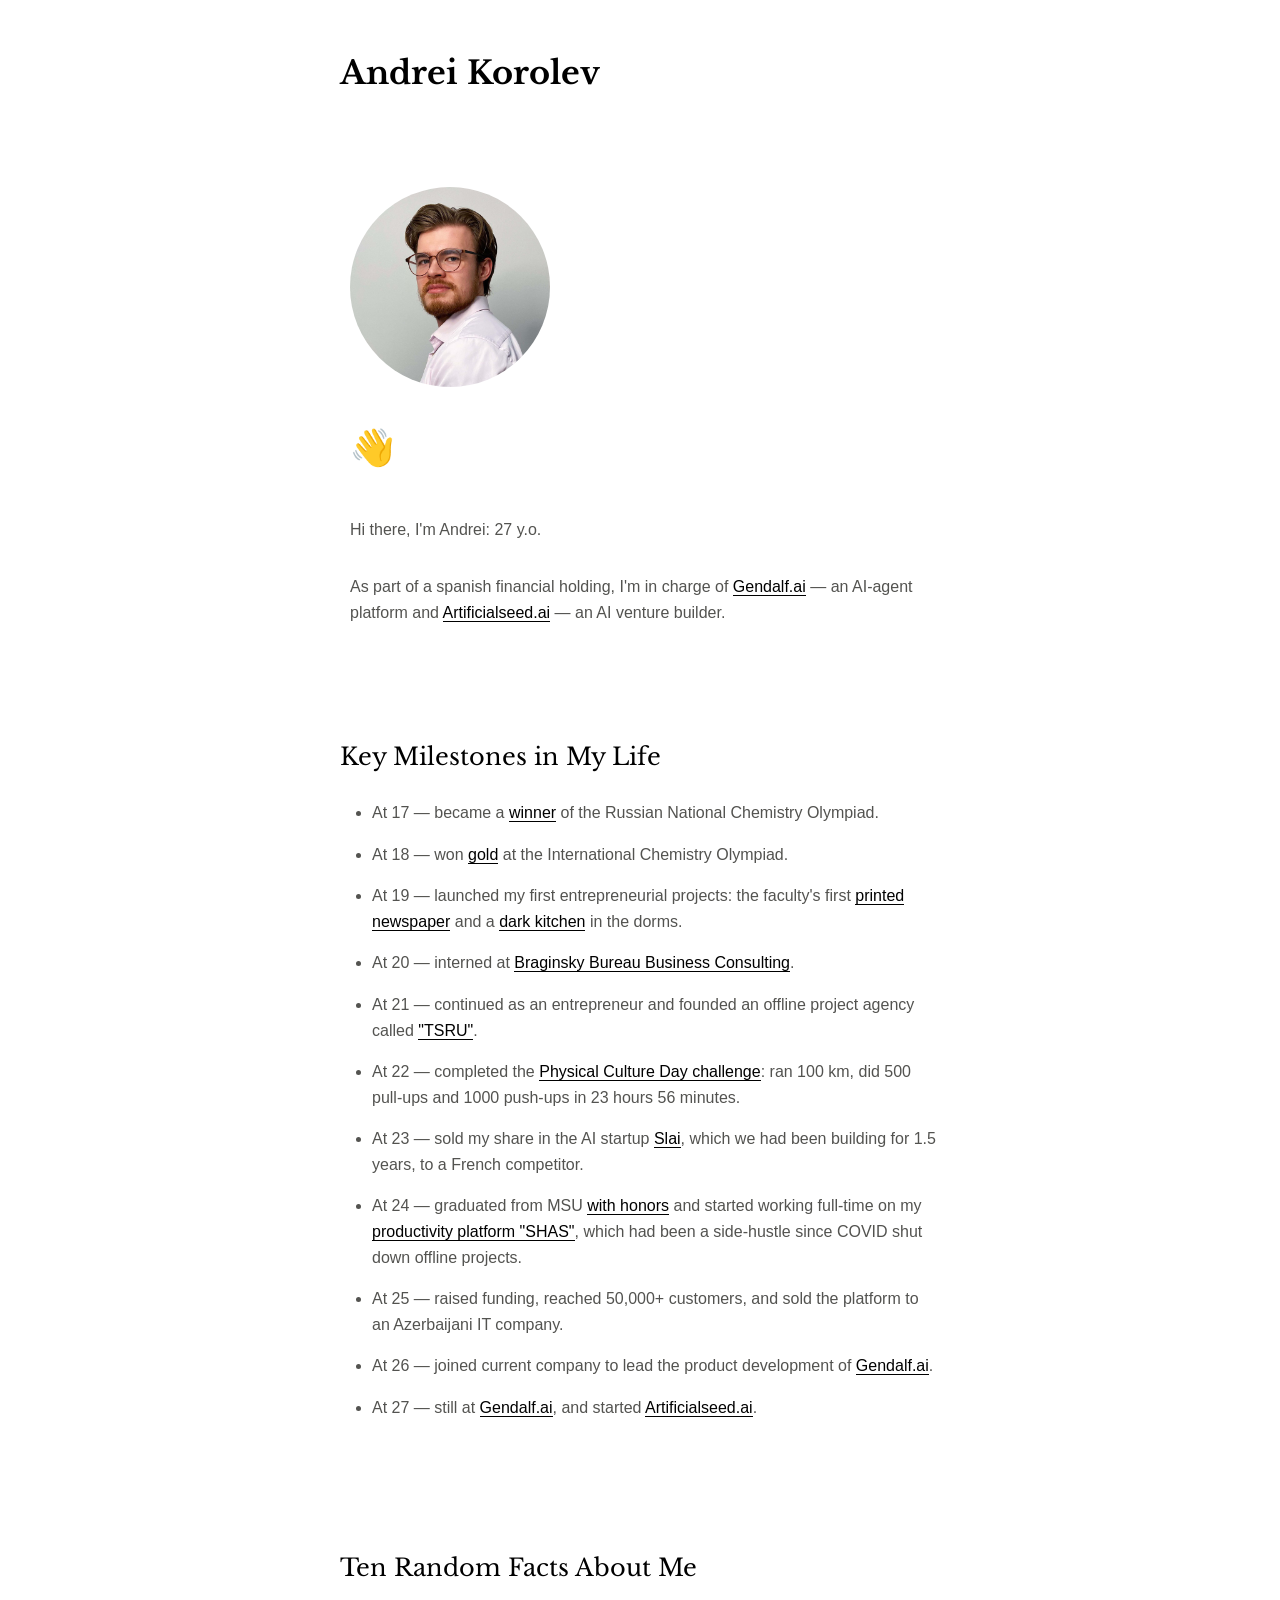
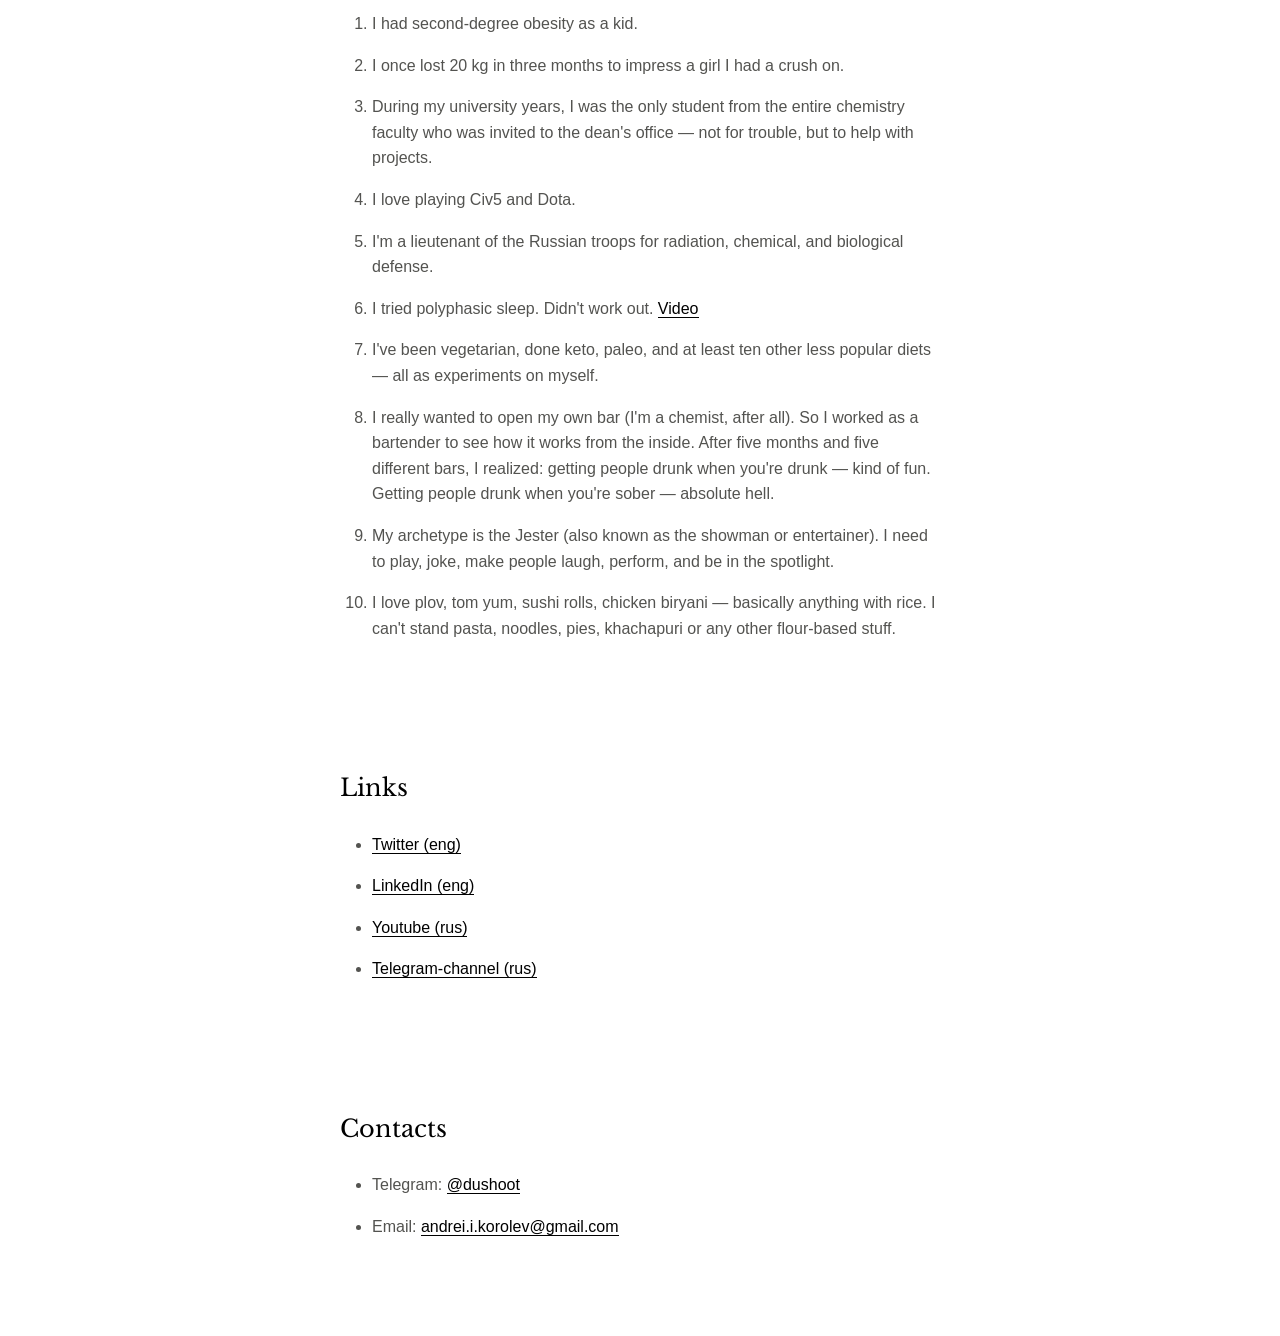
==== index.html @ a279e608 "changes" ====
<!DOCTYPE html>
<html lang="en">
<head>
    <meta charset="UTF-8">
    <meta name="viewport" content="width=device-width, initial-scale=1.0">
    <title>Andrei Korolev</title>
    <link rel="icon" type="image/x-icon" href="assets/favicon.ico">
    <link rel="stylesheet" href="styles/main.css">
    <link rel="stylesheet" href="https://fonts.googleapis.com/css2?family=Libre+Baskerville:wght@400;700&display=swap">
</head>
<body>
    <main>
        <header>
            <h1>Andrei Korolev</h1>
        </header>

        <section class="profile">
            <div class="profile-image">
                <img src="assets/profile-photo.jpg" alt="Andrei Korolev">
            </div>
            <div class="intro">
                <p><span class="wave">👋</span></p>
                <p class="greeting">Hi there, I'm Andrei: 27 y.o.</p>
                <p class="description">
                    As part of a spanish financial holding,
                    I'm in charge of <a href="http://Gendalf.ai" target="_blank">Gendalf.ai</a> —
                    an AI-agent platform and <a href="https://artificialseed.ai/" target="_blank">Artificialseed.ai</a> —
                    an AI venture builder.
                </p>
            </div>
        </section>

        <section class="milestones">
            <h2>Key Milestones in My Life</h2>
            <ul>
                <li>At 17 — became a <a href="https://www.chem.msu.ru/rus/olimpiad/russia/2016/welcome.html" target="_blank">winner</a> of the Russian National Chemistry Olympiad.</li>
                <li>At 18 — won <a href="https://www.chem.msu.ru/rus/olimpiad/olimp2016/welcome.html" target="_blank">gold</a> at the International Chemistry Olympiad.</li>
                <li>At 19 — launched my first entrepreneurial projects: the faculty's first <a href="https://vk.com/saltmsu" target="_blank">printed newspaper</a> and a <a href="https://vk.com/deggsl?from=search" target="_blank">dark kitchen</a> in the dorms.</li>
                <li>At 20 — interned at <a href="https://www.linkedin.com/in/olegbraginsky/?locale=fr_FR" target="_blank">Braginsky Bureau Business Consulting</a>.</li>
                <li>At 21 — continued as an entrepreneur and founded an offline project agency called <a href="https://vk.com/tsrumsu" target="_blank">"TSRU"</a>.</li>
                <li>At 22 — completed the <a href="https://youtu.be/IjFynbPDcb4?si=g3xPrWwC36p513jB" target="_blank">Physical Culture Day challenge</a>: ran 100 km, did 500 pull-ups and 1000 push-ups in 23 hours 56 minutes.</li>
                <li>At 23 — sold my share in the AI startup <a href="https://slai.tech/" target="_blank">Slai</a>, which we had been building for 1.5 years, to a French competitor.</li>
                <li>At 24 — graduated from MSU <a href="https://youtu.be/WCBvkqafF70?si=a-GzCpUR3ciFp0Oa" target="_blank">with honors</a> and started working full-time on my <a href="https://t.me/shasschool/7" target="_blank">productivity platform "SHAS"</a>, which had been a side-hustle since COVID shut down offline projects.</li>
                <li>At 25 — raised funding, reached 50,000+ customers, and sold the platform to an Azerbaijani IT company.</li>
                <li>At 26 — joined current company to lead the product development of <a href="https://gendalf.ai/" target="_blank">Gendalf.ai</a>.</li>
                <li>At 27 — still at <a href="http://gendalf.ai" target="_blank">Gendalf.ai</a>, and started <a href="https://artificialseed.ai/" target="_blank">Artificialseed.ai</a>.</li>
            </ul>
        </section>

        <!-- <section class="timeline">
            <h2>Key Milestones in My Life</h2>
            <div class="timeline-item">
                <div class="year">2024 -</div>
                <div class="logo">
                    <img src="assets/gendalf-logo.png" alt="Gendalf.ai logo">
                </div>
                <div class="description">
                    Joined a hedge fund as an EIR (Entrepreneur In Residence) to lead <a href="http://Gendalf.ai" target="_blank">Gendalf.ai</a>.
                </div>
            </div>

            <div class="timeline-item">
                <div class="year">2024 - 2024</div>
                <div class="logo">
                    <img src="assets/tinkoff-logo.png" alt="Tinkoff logo">
                </div>
                <div class="description">
                    Figured I'd try the corporate life for a change. Joined <a href="https://tinkoff.ru" target="_blank">Tinkoff</a> as a product manager. Quickly realized that corporate life wasn't for me (maybe because I wasn't at C-level yet), so I left.
                </div>
            </div>

            <div class="timeline-item">
                <div class="year">2020 - 2024</div>
                <div class="logo">
                    <img src="assets/shas-logo.png" alt="Shas logo">
                </div>
                <div class="description">
                    бла-бла-бла какой-то текст, допишу его, пока напишу это
                </div>
            </div>
        </section> -->

        <section class="facts">
            <h2>Ten Random Facts About Me</h2>
            <ol>
                <li>I had second-degree obesity as a kid.</li>
                <li>I once lost 20 kg in three months to impress a girl I had a crush on.</li>
                <li>During my university years, I was the only student from the entire chemistry faculty who was invited to the dean's office — not for trouble, but to help with projects.</li>
                <li>I love playing Civ5 and Dota.</li>
                <li>I'm a lieutenant of the Russian troops for radiation, chemical, and biological defense.</li>
                <li>I tried polyphasic sleep. Didn't work out. <a href="https://youtu.be/2bh5bkZ1n6g" target="_blank">Video</a></li>
                <li>I've been vegetarian, done keto, paleo, and at least ten other less popular diets — all as experiments on myself.</li>
                <li>I really wanted to open my own bar (I'm a chemist, after all). So I worked as a bartender to see how it works from the inside. After five months and five different bars, I realized: getting people drunk when you're drunk — kind of fun. Getting people drunk when you're sober — absolute hell.</li>
                <li>My archetype is the Jester (also known as the showman or entertainer). I need to play, joke, make people laugh, perform, and be in the spotlight.</li>
                <li>I love plov, tom yum, sushi rolls, chicken biryani — basically anything with rice. I can't stand pasta, noodles, pies, khachapuri or any other flour-based stuff.</li>
            </ol>
        </section>

        <section class="links">
            <h2>Links</h2>
            <ul>
                <li><a href="https://x.com/andreiikorolev" target="_blank">Twitter (eng)</a></li>
                <li><a href="https://www.linkedin.com/in/andreiikorolev/" target="_blank">LinkedIn (eng)</a></li>
                <li><a href="http://youtube.com/@shas" target="_blank">Youtube (rus)</a></li>
                <li><a href="https://t.me/shasschool" target="_blank">Telegram-channel (rus)</a></li>
            </ul>
        </section>

        <section class="contacts">
            <h2>Contacts</h2>
            <ul>
                <li>Telegram: <a href="https://t.me/dushoot" target="_blank">@dushoot</a></li>
                <li>Email: <a href="mailto:andrei.i.korolev@gmail.com">andrei.i.korolev@gmail.com</a></li>
            </ul>
        </section>
    </main>
</body>
</html>
---- styles/main.css ----
/* Reset and base styles */
* {
    margin: 0;
    padding: 0;
    box-sizing: border-box;
}

body {
    font-family: -apple-system, BlinkMacSystemFont, "Segoe UI", Roboto, Helvetica, Arial, sans-serif;
    font-weight: 400;
    line-height: 1.6;
    color: #535350;
    background-color: white;
    padding: 1rem 1.5rem;
    display: flex;
    flex-direction: column;
    align-items: center;
}

main {
    max-width: 600px;
    display: flex;
    flex-direction: column;
    align-items: flex-start;
}

/* Typography */
h1, h2 {
    font-family: "Libre Baskerville", serif;
    color: black;
    margin-bottom: 1.5rem;
}

h1 {
    font-size: 2rem;
    text-align: left;
    font-weight: 700;
}

h2 {
    font-size: 1.5rem;
    margin-top: 3rem;
    font-weight: 400;
}

/* Header */
header {
    margin: 2rem 0 4rem;
    display: flex;
    justify-content: flex-start;
    align-self: flex-start;
    width: 100%;
}

/* Profile section */
.profile {
    display: flex;
    flex-direction: column;
    align-items: flex-start;
    gap: 2rem;
    margin-bottom: 4rem;
    padding-left: 10px;
}

.profile-image {
    width: 200px;
    height: 200px;
    border-radius: 50%;
    overflow: hidden;
    align-self: flex-start;
}

.profile-image img {
    width: 100%;
    height: 100%;
    object-fit: cover;
}

.intro {
    text-align: left;
    padding: 0;
}

.intro p {
    margin-bottom: 1.5rem;
}

.intro .greeting {
    margin-bottom: 2rem;
}

.intro .description {
    margin-bottom: 0;
}

.wave {
    font-size: 2.25rem;
    display: inline-block;
    animation: wave 2.5s infinite;
    transform-origin: 70% 70%;
    margin-bottom: 1rem;
}

@keyframes wave {
    0% { transform: rotate(0deg); }
    10% { transform: rotate(14deg); }
    20% { transform: rotate(-8deg); }
    30% { transform: rotate(14deg); }
    40% { transform: rotate(-4deg); }
    50% { transform: rotate(10deg); }
    60% { transform: rotate(0deg); }
    100% { transform: rotate(0deg); }
}

/* Lists */
ul, ol {
    padding-left: 2rem;
    margin-bottom: 1rem;
}

li {
    margin-bottom: 1rem;
}

/* Links */
a {
    color: #000;
    text-decoration: none;
    border-bottom: 1px solid #000;
    transition: opacity 0.2s ease;
}

a:hover {
    opacity: 0.7;
}

/* Sections */
section {
    margin-bottom: 4rem;
}

/* Timeline section */
.timeline {
    margin: 2rem 0 4rem;
}

.timeline-item {
    display: grid;
    grid-template-columns: 20% 10% 70%;
    gap: 0.75rem;
    margin-bottom: 1.5rem;
    line-height: 1.4;
}

.timeline-item .year {
    color: #999;
    font-family: -apple-system, BlinkMacSystemFont, "Segoe UI", Roboto, Helvetica, Arial, sans-serif;
    font-size: 0.95rem;
    padding-top: 0.2rem;
    white-space: nowrap;
}

.timeline-item .logo {
    width: 35px;
    height: 35px;
    display: flex;
    align-items: center;
    justify-content: center;
}

.timeline-item .logo img {
    width: 100%;
    height: 100%;
    object-fit: contain;
}

.timeline-item .description {
    font-size: 0.95rem;
    color: #535350;
    padding-top: 0.2rem;
}

.timeline-item a {
    color: #000;
    border-bottom: 1px solid #000;
}

.timeline-item a:hover {
    opacity: 0.7;
    text-decoration: none;
}

@media (max-width: 500px) {
    .timeline-item {
        grid-template-columns: 15% 10% 70%;
        gap: 20px;
    }

    .timeline-item .year {
        white-space: normal;
        font-size: 0.9rem;
    }
}
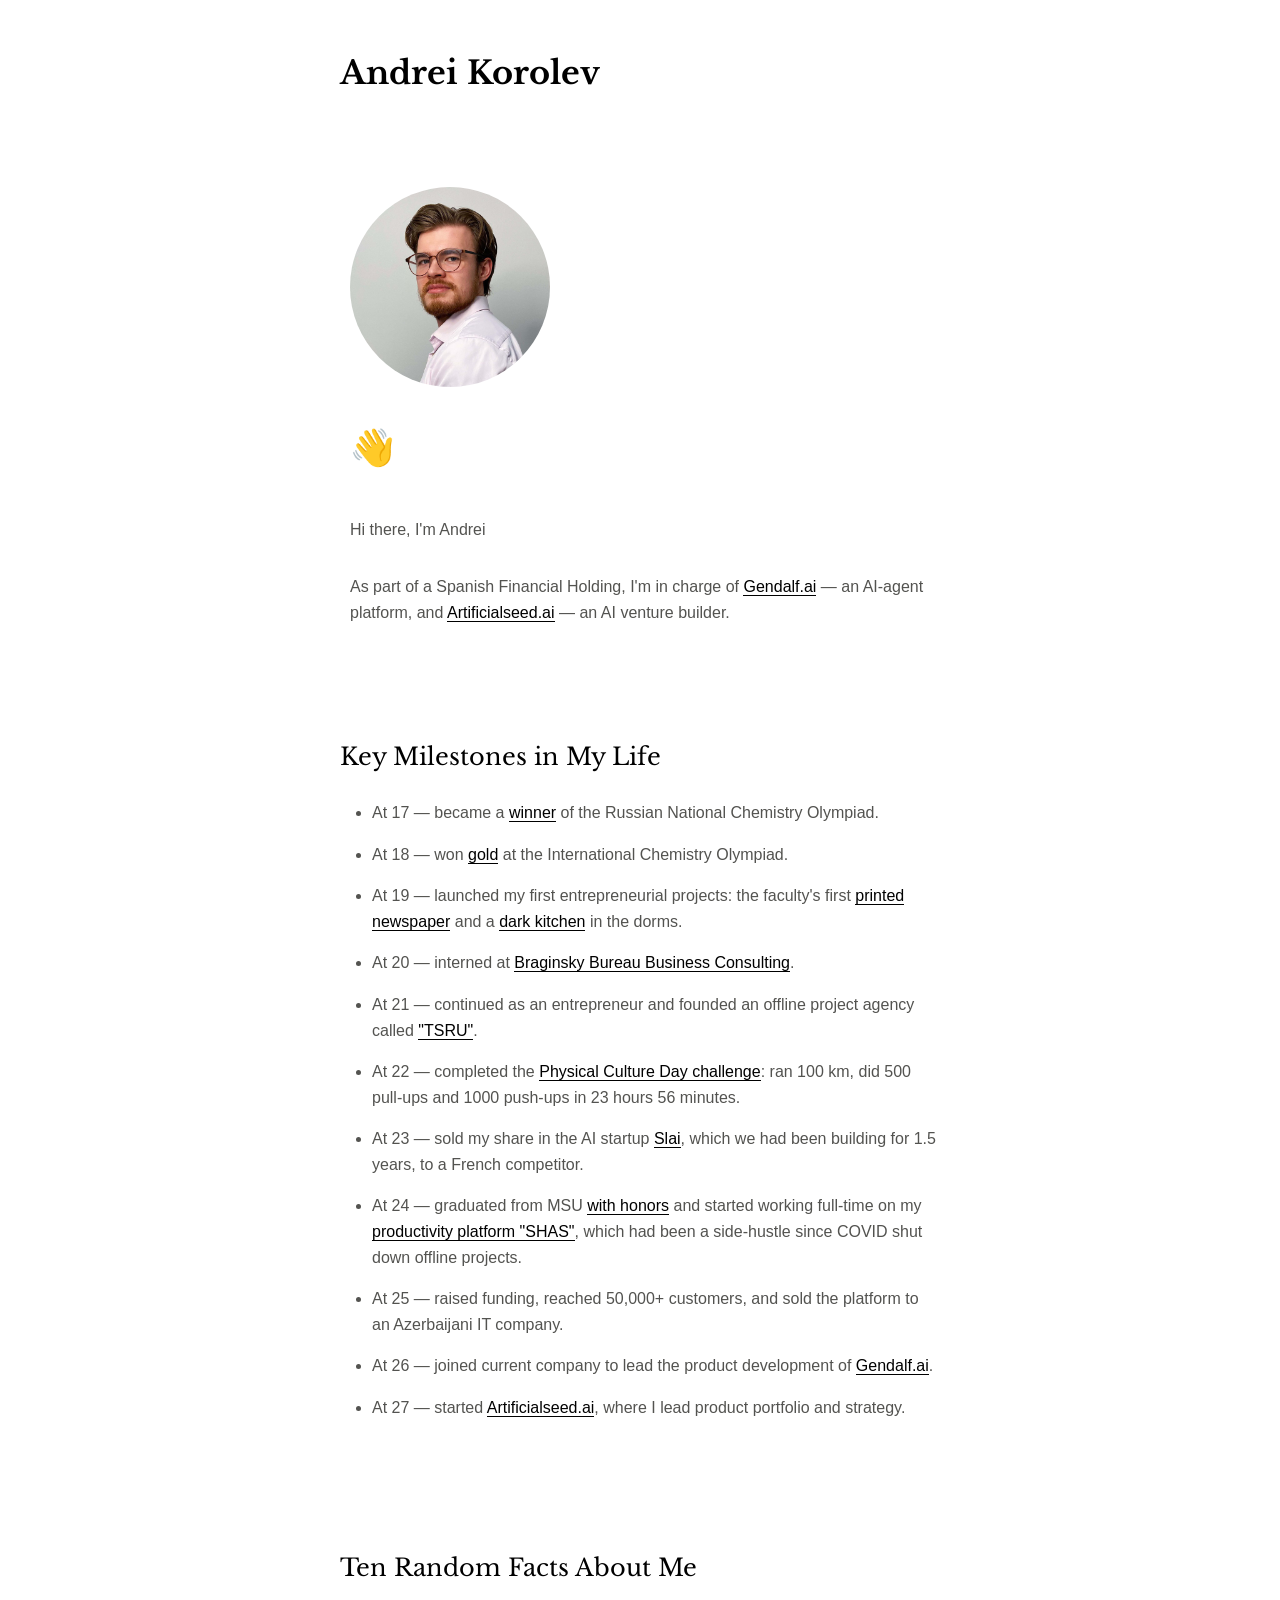
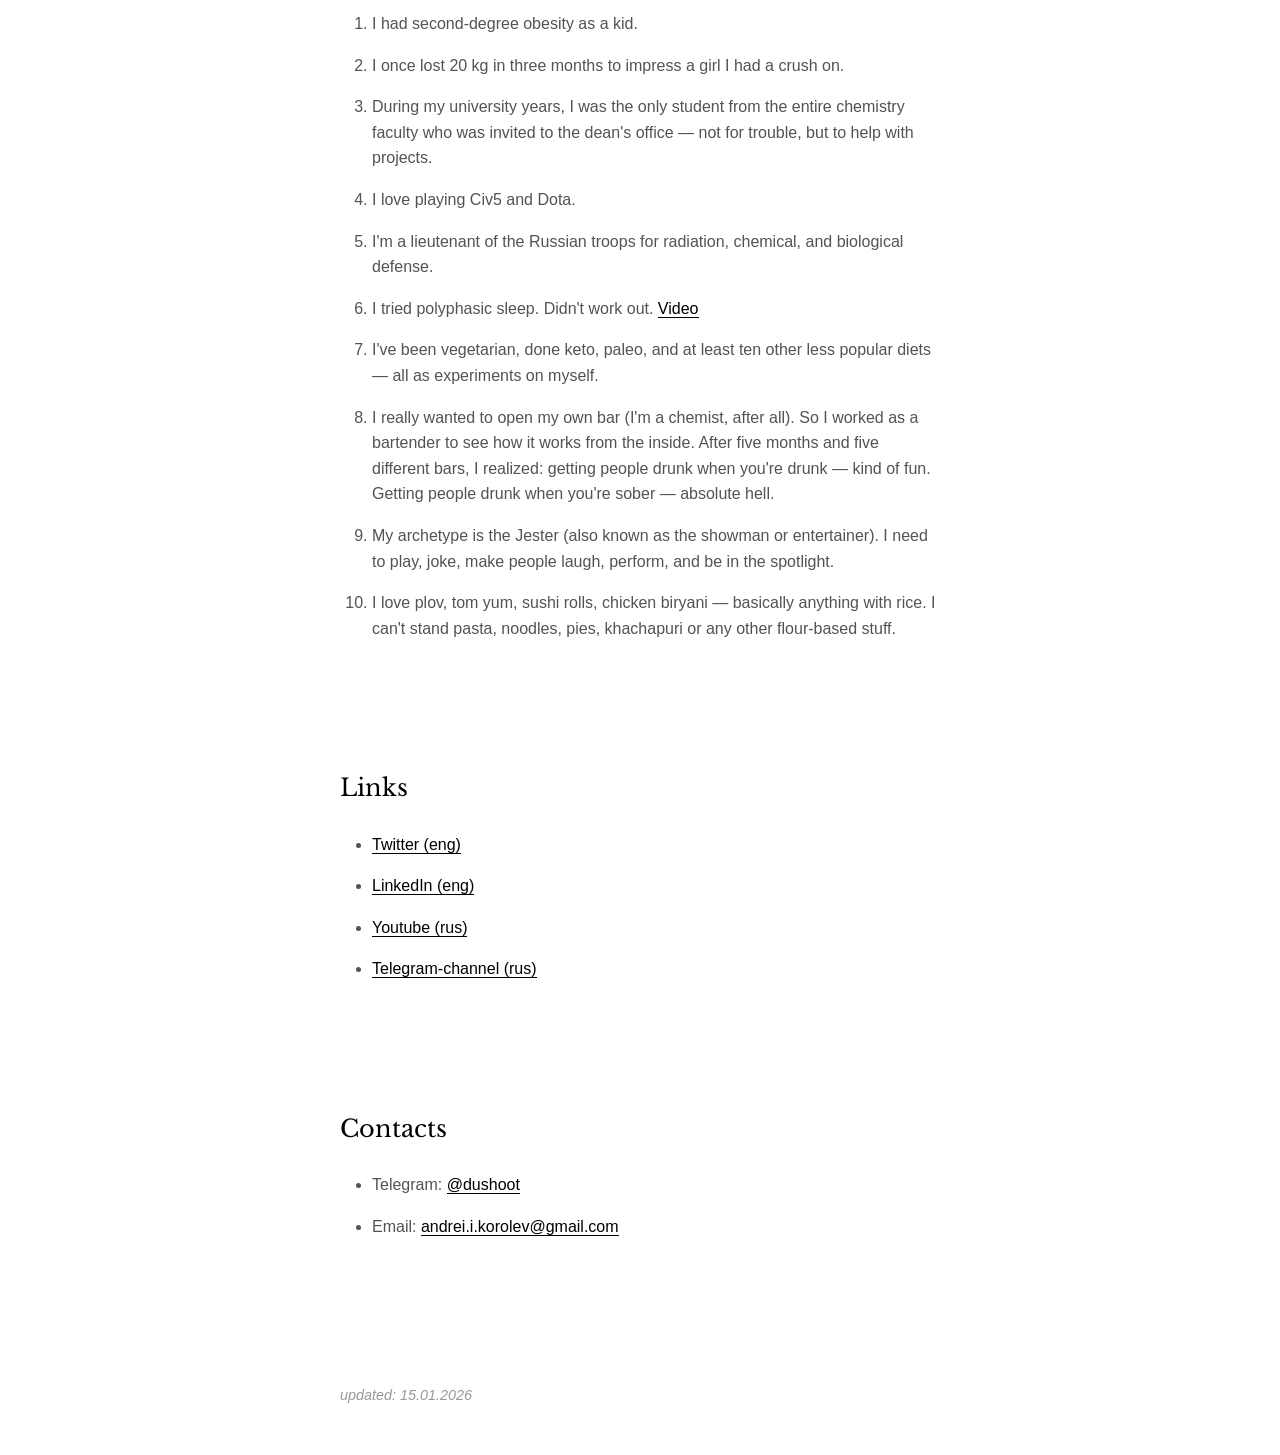
==== commit 3abcf9c4: "changes" ====
--- a/index.html
+++ b/index.html
@@ -20,11 +20,11 @@
             </div>
             <div class="intro">
                 <p><span class="wave">👋</span></p>
-                <p class="greeting">Hi there, I'm Andrei: 27 y.o.</p>
+                <p class="greeting">Hi there, I'm Andrei</p>
                 <p class="description">
-                    As part of a spanish financial holding,
+                    As part of a Spanish Financial Holding,
                     I'm in charge of <a href="http://Gendalf.ai" target="_blank">Gendalf.ai</a> —
-                    an AI-agent platform and <a href="https://artificialseed.ai/" target="_blank">Artificialseed.ai</a> —
+                    an AI-agent platform, and <a href="https://artificialseed.ai/" target="_blank">Artificialseed.ai</a> —
                     an AI venture builder.
                 </p>
             </div>
@@ -43,7 +43,7 @@
                 <li>At 24 — graduated from MSU <a href="https://youtu.be/WCBvkqafF70?si=a-GzCpUR3ciFp0Oa" target="_blank">with honors</a> and started working full-time on my <a href="https://t.me/shasschool/7" target="_blank">productivity platform "SHAS"</a>, which had been a side-hustle since COVID shut down offline projects.</li>
                 <li>At 25 — raised funding, reached 50,000+ customers, and sold the platform to an Azerbaijani IT company.</li>
                 <li>At 26 — joined current company to lead the product development of <a href="https://gendalf.ai/" target="_blank">Gendalf.ai</a>.</li>
-                <li>At 27 — still at <a href="http://gendalf.ai" target="_blank">Gendalf.ai</a>, and started <a href="https://artificialseed.ai/" target="_blank">Artificialseed.ai</a>.</li>
+                <li>At 27 — started <a href="https://artificialseed.ai/" target="_blank">Artificialseed.ai</a>, where I lead product portfolio and strategy.</li>
             </ul>
         </section>
 
@@ -113,6 +113,10 @@
                 <li>Email: <a href="mailto:andrei.i.korolev@gmail.com">andrei.i.korolev@gmail.com</a></li>
             </ul>
         </section>
+
+        <footer class="updated">
+            <p>updated: 15.01.2026</p>
+        </footer>
     </main>
 </body>
 </html> 
--- a/styles/main.css
+++ b/styles/main.css
@@ -202,3 +202,18 @@
     }
 }
 
+/* Updated footer */
+.updated {
+    margin-top: 4rem;
+    margin-bottom: 2rem;
+    text-align: left;
+    width: 100%;
+}
+
+.updated p {
+    color: #999;
+    font-style: italic;
+    font-size: 0.9rem;
+    margin: 0;
+}
+
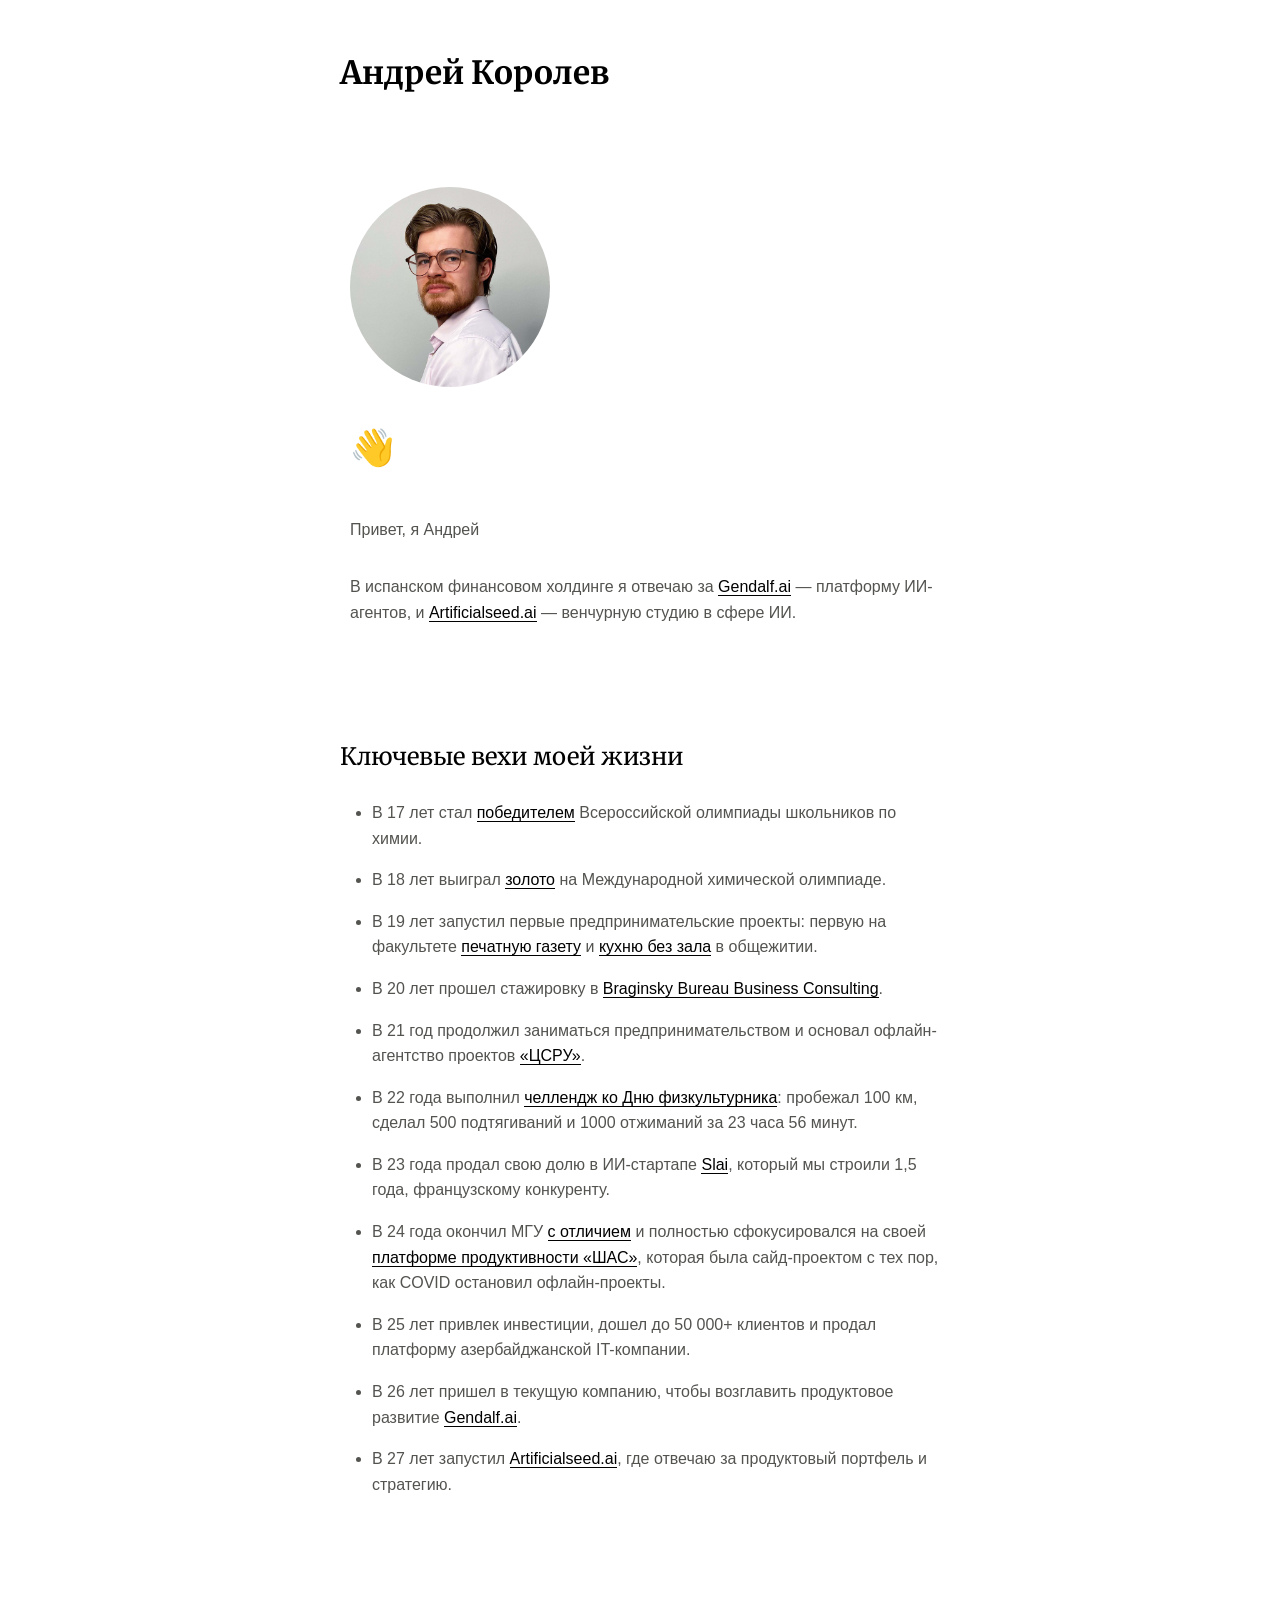
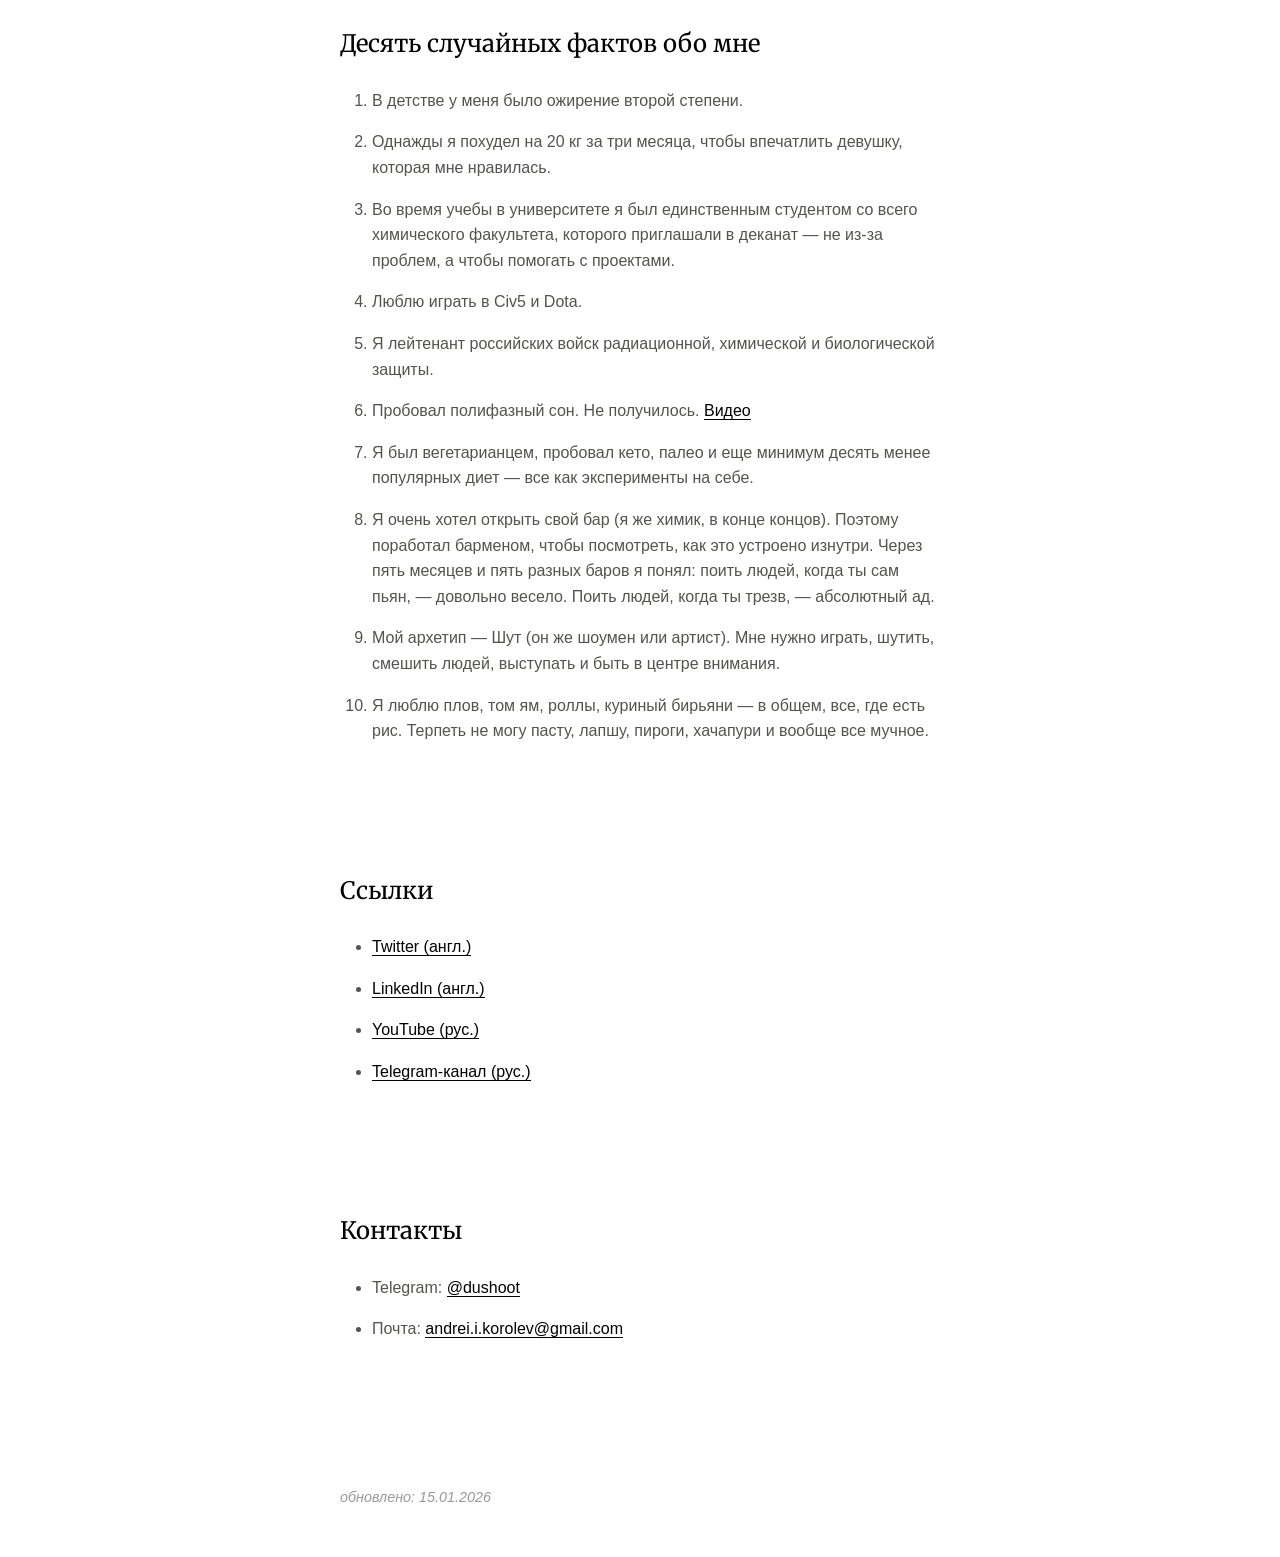
==== commit b4c134c9: "Add Superhuman waitlist page" ====
--- a/index.html
+++ b/index.html
@@ -1,78 +1,77 @@
 <!DOCTYPE html>
-<html lang="en">
+<html lang="ru">
 <head>
     <meta charset="UTF-8">
     <meta name="viewport" content="width=device-width, initial-scale=1.0">
-    <title>Andrei Korolev</title>
+    <title>Андрей Королев</title>
     <link rel="icon" type="image/x-icon" href="assets/favicon.ico">
     <link rel="stylesheet" href="styles/main.css">
-    <link rel="stylesheet" href="https://fonts.googleapis.com/css2?family=Libre+Baskerville:wght@400;700&display=swap">
+    <link rel="stylesheet" href="https://fonts.googleapis.com/css2?family=Merriweather:wght@400;700&display=swap">
 </head>
 <body>
     <main>
         <header>
-            <h1>Andrei Korolev</h1>
+            <h1>Андрей Королев</h1>
         </header>
 
         <section class="profile">
             <div class="profile-image">
-                <img src="assets/profile-photo.jpg" alt="Andrei Korolev">
+                <img src="assets/profile-photo.jpg" alt="Андрей Королев">
             </div>
             <div class="intro">
                 <p><span class="wave">👋</span></p>
-                <p class="greeting">Hi there, I'm Andrei</p>
+                <p class="greeting">Привет, я Андрей</p>
                 <p class="description">
-                    As part of a Spanish Financial Holding,
-                    I'm in charge of <a href="http://Gendalf.ai" target="_blank">Gendalf.ai</a> —
-                    an AI-agent platform, and <a href="https://artificialseed.ai/" target="_blank">Artificialseed.ai</a> —
-                    an AI venture builder.
+                    В испанском финансовом холдинге я отвечаю за <a href="http://Gendalf.ai" target="_blank">Gendalf.ai</a> —
+                    платформу ИИ-агентов, и <a href="https://artificialseed.ai/" target="_blank">Artificialseed.ai</a> —
+                    венчурную студию в сфере ИИ.
                 </p>
             </div>
         </section>
 
         <section class="milestones">
-            <h2>Key Milestones in My Life</h2>
+            <h2>Ключевые вехи моей жизни</h2>
             <ul>
-                <li>At 17 — became a <a href="https://www.chem.msu.ru/rus/olimpiad/russia/2016/welcome.html" target="_blank">winner</a> of the Russian National Chemistry Olympiad.</li>
-                <li>At 18 — won <a href="https://www.chem.msu.ru/rus/olimpiad/olimp2016/welcome.html" target="_blank">gold</a> at the International Chemistry Olympiad.</li>
-                <li>At 19 — launched my first entrepreneurial projects: the faculty's first <a href="https://vk.com/saltmsu" target="_blank">printed newspaper</a> and a <a href="https://vk.com/deggsl?from=search" target="_blank">dark kitchen</a> in the dorms.</li>
-                <li>At 20 — interned at <a href="https://www.linkedin.com/in/olegbraginsky/?locale=fr_FR" target="_blank">Braginsky Bureau Business Consulting</a>.</li>
-                <li>At 21 — continued as an entrepreneur and founded an offline project agency called <a href="https://vk.com/tsrumsu" target="_blank">"TSRU"</a>.</li>
-                <li>At 22 — completed the <a href="https://youtu.be/IjFynbPDcb4?si=g3xPrWwC36p513jB" target="_blank">Physical Culture Day challenge</a>: ran 100 km, did 500 pull-ups and 1000 push-ups in 23 hours 56 minutes.</li>
-                <li>At 23 — sold my share in the AI startup <a href="https://slai.tech/" target="_blank">Slai</a>, which we had been building for 1.5 years, to a French competitor.</li>
-                <li>At 24 — graduated from MSU <a href="https://youtu.be/WCBvkqafF70?si=a-GzCpUR3ciFp0Oa" target="_blank">with honors</a> and started working full-time on my <a href="https://t.me/shasschool/7" target="_blank">productivity platform "SHAS"</a>, which had been a side-hustle since COVID shut down offline projects.</li>
-                <li>At 25 — raised funding, reached 50,000+ customers, and sold the platform to an Azerbaijani IT company.</li>
-                <li>At 26 — joined current company to lead the product development of <a href="https://gendalf.ai/" target="_blank">Gendalf.ai</a>.</li>
-                <li>At 27 — started <a href="https://artificialseed.ai/" target="_blank">Artificialseed.ai</a>, where I lead product portfolio and strategy.</li>
+                <li>В 17 лет стал <a href="https://www.chem.msu.ru/rus/olimpiad/russia/2016/welcome.html" target="_blank">победителем</a> Всероссийской олимпиады школьников по химии.</li>
+                <li>В 18 лет выиграл <a href="https://www.chem.msu.ru/rus/olimpiad/olimp2016/welcome.html" target="_blank">золото</a> на Международной химической олимпиаде.</li>
+                <li>В 19 лет запустил первые предпринимательские проекты: первую на факультете <a href="https://vk.com/saltmsu" target="_blank">печатную газету</a> и <a href="https://vk.com/deggsl?from=search" target="_blank">кухню без зала</a> в общежитии.</li>
+                <li>В 20 лет прошел стажировку в <a href="https://www.linkedin.com/in/olegbraginsky/?locale=fr_FR" target="_blank">Braginsky Bureau Business Consulting</a>.</li>
+                <li>В 21 год продолжил заниматься предпринимательством и основал офлайн-агентство проектов <a href="https://vk.com/tsrumsu" target="_blank">«ЦСРУ»</a>.</li>
+                <li>В 22 года выполнил <a href="https://youtu.be/IjFynbPDcb4?si=g3xPrWwC36p513jB" target="_blank">челлендж ко Дню физкультурника</a>: пробежал 100 км, сделал 500 подтягиваний и 1000 отжиманий за 23 часа 56 минут.</li>
+                <li>В 23 года продал свою долю в ИИ-стартапе <a href="https://slai.tech/" target="_blank">Slai</a>, который мы строили 1,5 года, французскому конкуренту.</li>
+                <li>В 24 года окончил МГУ <a href="https://youtu.be/WCBvkqafF70?si=a-GzCpUR3ciFp0Oa" target="_blank">с отличием</a> и полностью сфокусировался на своей <a href="https://t.me/shasschool/7" target="_blank">платформе продуктивности «ШАС»</a>, которая была сайд-проектом с тех пор, как COVID остановил офлайн-проекты.</li>
+                <li>В 25 лет привлек инвестиции, дошел до 50 000+ клиентов и продал платформу азербайджанской IT-компании.</li>
+                <li>В 26 лет пришел в текущую компанию, чтобы возглавить продуктовое развитие <a href="https://gendalf.ai/" target="_blank">Gendalf.ai</a>.</li>
+                <li>В 27 лет запустил <a href="https://artificialseed.ai/" target="_blank">Artificialseed.ai</a>, где отвечаю за продуктовый портфель и стратегию.</li>
             </ul>
         </section>
 
         <!-- <section class="timeline">
-            <h2>Key Milestones in My Life</h2>
+            <h2>Ключевые вехи моей жизни</h2>
             <div class="timeline-item">
                 <div class="year">2024 -</div>
                 <div class="logo">
-                    <img src="assets/gendalf-logo.png" alt="Gendalf.ai logo">
+                    <img src="assets/gendalf-logo.png" alt="Логотип Gendalf.ai">
                 </div>
                 <div class="description">
-                    Joined a hedge fund as an EIR (Entrepreneur In Residence) to lead <a href="http://Gendalf.ai" target="_blank">Gendalf.ai</a>.
+                    Присоединился к хедж-фонду как EIR (Entrepreneur In Residence), чтобы возглавить <a href="http://Gendalf.ai" target="_blank">Gendalf.ai</a>.
                 </div>
             </div>
 
             <div class="timeline-item">
                 <div class="year">2024 - 2024</div>
                 <div class="logo">
-                    <img src="assets/tinkoff-logo.png" alt="Tinkoff logo">
+                    <img src="assets/tinkoff-logo.png" alt="Логотип Tinkoff">
                 </div>
                 <div class="description">
-                    Figured I'd try the corporate life for a change. Joined <a href="https://tinkoff.ru" target="_blank">Tinkoff</a> as a product manager. Quickly realized that corporate life wasn't for me (maybe because I wasn't at C-level yet), so I left.
+                    Решил для разнообразия попробовать корпоративную жизнь. Пришел в <a href="https://tinkoff.ru" target="_blank">Tinkoff</a> продуктовым менеджером. Быстро понял, что корпоративная жизнь не для меня (возможно, потому что я еще не был на C-level), и ушел.
                 </div>
             </div>
 
             <div class="timeline-item">
                 <div class="year">2020 - 2024</div>
                 <div class="logo">
-                    <img src="assets/shas-logo.png" alt="Shas logo">
+                    <img src="assets/shas-logo.png" alt="Логотип ШАС">
                 </div>
                 <div class="description">
                     бла-бла-бла какой-то текст, допишу его, пока напишу это
@@ -81,42 +80,42 @@
         </section> -->
 
         <section class="facts">
-            <h2>Ten Random Facts About Me</h2>
+            <h2>Десять случайных фактов обо мне</h2>
             <ol>
-                <li>I had second-degree obesity as a kid.</li>
-                <li>I once lost 20 kg in three months to impress a girl I had a crush on.</li>
-                <li>During my university years, I was the only student from the entire chemistry faculty who was invited to the dean's office — not for trouble, but to help with projects.</li>
-                <li>I love playing Civ5 and Dota.</li>
-                <li>I'm a lieutenant of the Russian troops for radiation, chemical, and biological defense.</li>
-                <li>I tried polyphasic sleep. Didn't work out. <a href="https://youtu.be/2bh5bkZ1n6g" target="_blank">Video</a></li>
-                <li>I've been vegetarian, done keto, paleo, and at least ten other less popular diets — all as experiments on myself.</li>
-                <li>I really wanted to open my own bar (I'm a chemist, after all). So I worked as a bartender to see how it works from the inside. After five months and five different bars, I realized: getting people drunk when you're drunk — kind of fun. Getting people drunk when you're sober — absolute hell.</li>
-                <li>My archetype is the Jester (also known as the showman or entertainer). I need to play, joke, make people laugh, perform, and be in the spotlight.</li>
-                <li>I love plov, tom yum, sushi rolls, chicken biryani — basically anything with rice. I can't stand pasta, noodles, pies, khachapuri or any other flour-based stuff.</li>
+                <li>В детстве у меня было ожирение второй степени.</li>
+                <li>Однажды я похудел на 20 кг за три месяца, чтобы впечатлить девушку, которая мне нравилась.</li>
+                <li>Во время учебы в университете я был единственным студентом со всего химического факультета, которого приглашали в деканат — не из-за проблем, а чтобы помогать с проектами.</li>
+                <li>Люблю играть в Civ5 и Dota.</li>
+                <li>Я лейтенант российских войск радиационной, химической и биологической защиты.</li>
+                <li>Пробовал полифазный сон. Не получилось. <a href="https://youtu.be/2bh5bkZ1n6g" target="_blank">Видео</a></li>
+                <li>Я был вегетарианцем, пробовал кето, палео и еще минимум десять менее популярных диет — все как эксперименты на себе.</li>
+                <li>Я очень хотел открыть свой бар (я же химик, в конце концов). Поэтому поработал барменом, чтобы посмотреть, как это устроено изнутри. Через пять месяцев и пять разных баров я понял: поить людей, когда ты сам пьян, — довольно весело. Поить людей, когда ты трезв, — абсолютный ад.</li>
+                <li>Мой архетип — Шут (он же шоумен или артист). Мне нужно играть, шутить, смешить людей, выступать и быть в центре внимания.</li>
+                <li>Я люблю плов, том ям, роллы, куриный бирьяни — в общем, все, где есть рис. Терпеть не могу пасту, лапшу, пироги, хачапури и вообще все мучное.</li>
             </ol>
         </section>
 
         <section class="links">
-            <h2>Links</h2>
+            <h2>Ссылки</h2>
             <ul>
-                <li><a href="https://x.com/andreiikorolev" target="_blank">Twitter (eng)</a></li>
-                <li><a href="https://www.linkedin.com/in/andreiikorolev/" target="_blank">LinkedIn (eng)</a></li>
-                <li><a href="http://youtube.com/@shas" target="_blank">Youtube (rus)</a></li>
-                <li><a href="https://t.me/shasschool" target="_blank">Telegram-channel (rus)</a></li>
+                <li><a href="https://x.com/andreiikorolev" target="_blank">Twitter (англ.)</a></li>
+                <li><a href="https://www.linkedin.com/in/andreiikorolev/" target="_blank">LinkedIn (англ.)</a></li>
+                <li><a href="http://youtube.com/@shas" target="_blank">YouTube (рус.)</a></li>
+                <li><a href="https://t.me/shasschool" target="_blank">Telegram-канал (рус.)</a></li>
             </ul>
         </section>
 
         <section class="contacts">
-            <h2>Contacts</h2>
+            <h2>Контакты</h2>
             <ul>
                 <li>Telegram: <a href="https://t.me/dushoot" target="_blank">@dushoot</a></li>
-                <li>Email: <a href="mailto:andrei.i.korolev@gmail.com">andrei.i.korolev@gmail.com</a></li>
+                <li>Почта: <a href="mailto:andrei.i.korolev@gmail.com">andrei.i.korolev@gmail.com</a></li>
             </ul>
         </section>
 
         <footer class="updated">
-            <p>updated: 15.01.2026</p>
+            <p>обновлено: 15.01.2026</p>
         </footer>
     </main>
 </body>
-</html> +</html>
--- a/styles/main.css
+++ b/styles/main.css
@@ -1,4 +1,4 @@
-/* Reset and base styles */
+/* Сброс и базовые стили */
 * {
     margin: 0;
     padding: 0;
@@ -24,9 +24,9 @@
     align-items: flex-start;
 }
 
-/* Typography */
+/* Типографика */
 h1, h2 {
-    font-family: "Libre Baskerville", serif;
+    font-family: "Merriweather", Georgia, serif;
     color: black;
     margin-bottom: 1.5rem;
 }
@@ -43,7 +43,7 @@
     font-weight: 400;
 }
 
-/* Header */
+/* Шапка */
 header {
     margin: 2rem 0 4rem;
     display: flex;
@@ -52,7 +52,7 @@
     width: 100%;
 }
 
-/* Profile section */
+/* Профиль */
 .profile {
     display: flex;
     flex-direction: column;
@@ -112,7 +112,7 @@
     100% { transform: rotate(0deg); }
 }
 
-/* Lists */
+/* Списки */
 ul, ol {
     padding-left: 2rem;
     margin-bottom: 1rem;
@@ -122,7 +122,7 @@
     margin-bottom: 1rem;
 }
 
-/* Links */
+/* Ссылки */
 a {
     color: #000;
     text-decoration: none;
@@ -134,12 +134,12 @@
     opacity: 0.7;
 }
 
-/* Sections */
+/* Секции */
 section {
     margin-bottom: 4rem;
 }
 
-/* Timeline section */
+/* Таймлайн */
 .timeline {
     margin: 2rem 0 4rem;
 }
@@ -202,7 +202,7 @@
     }
 }
 
-/* Updated footer */
+/* Дата обновления */
 .updated {
     margin-top: 4rem;
     margin-bottom: 2rem;
@@ -216,4 +216,3 @@
     font-size: 0.9rem;
     margin: 0;
 }
-
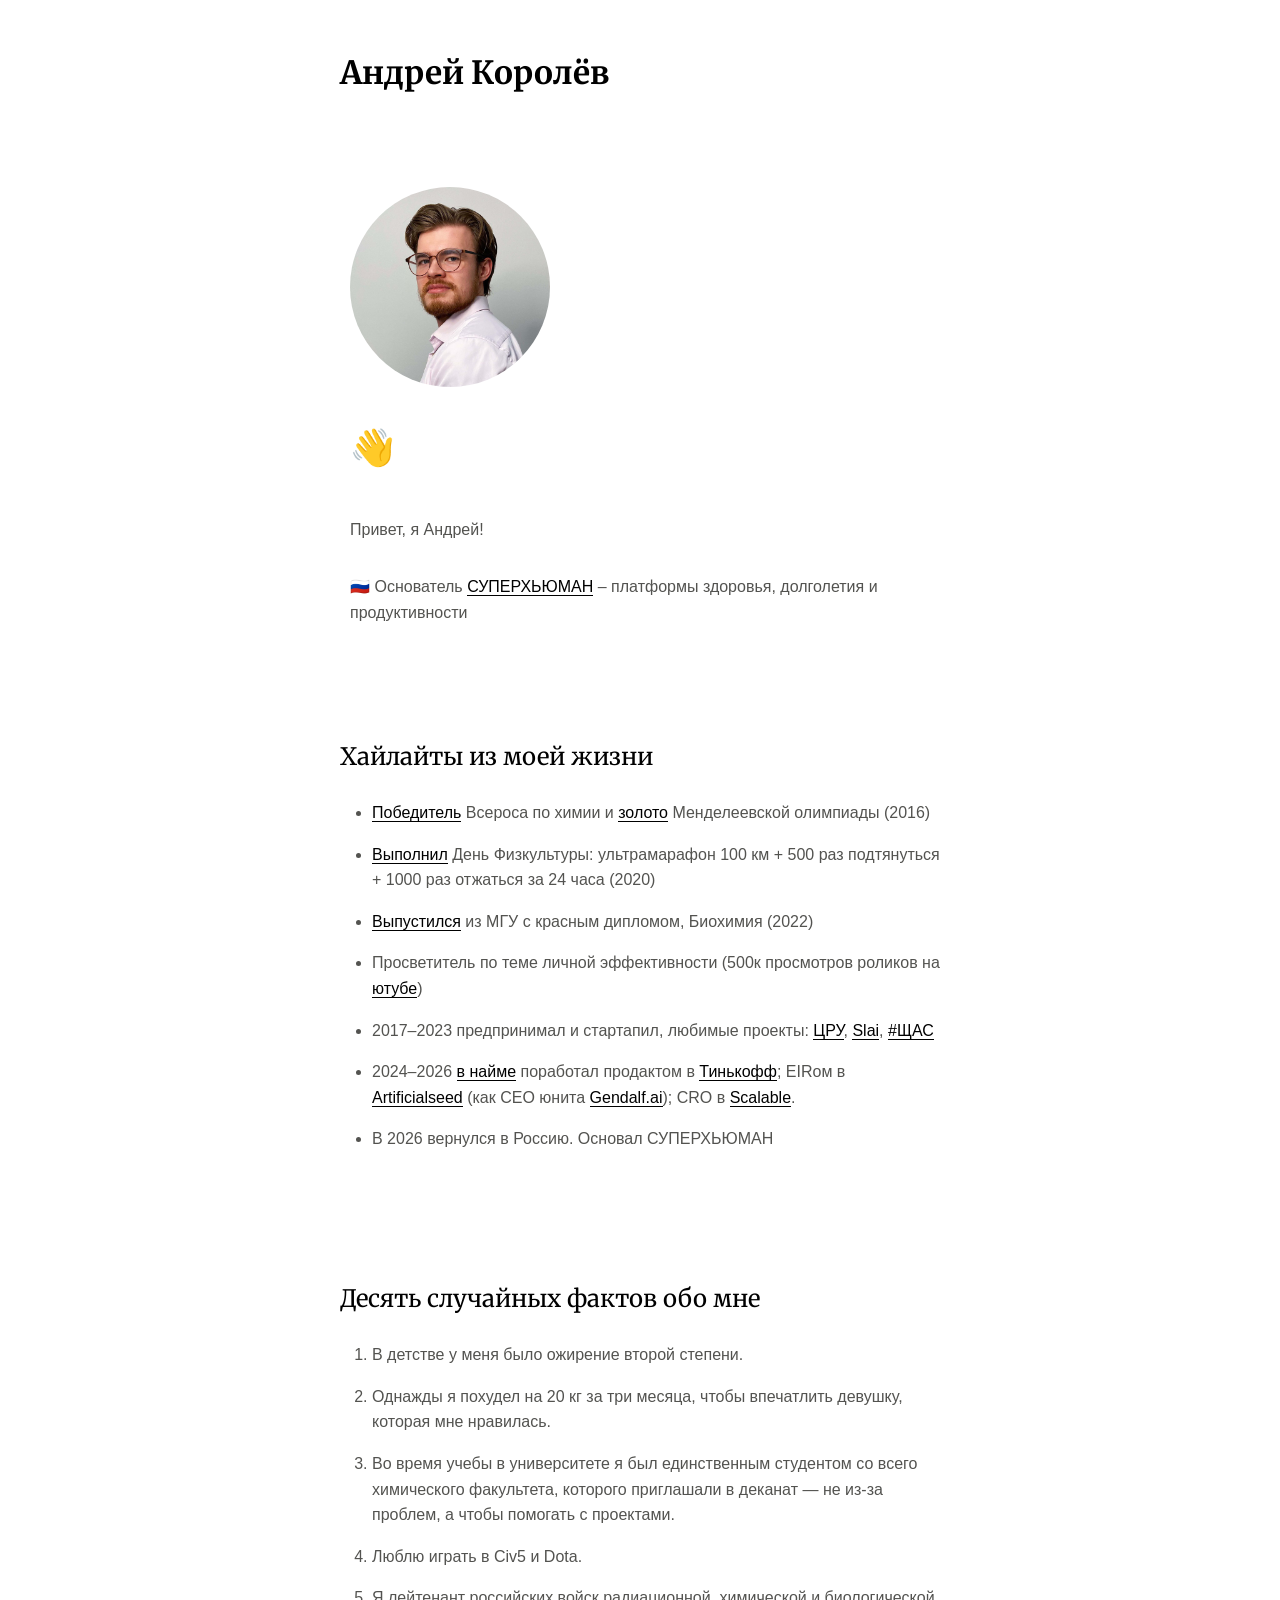
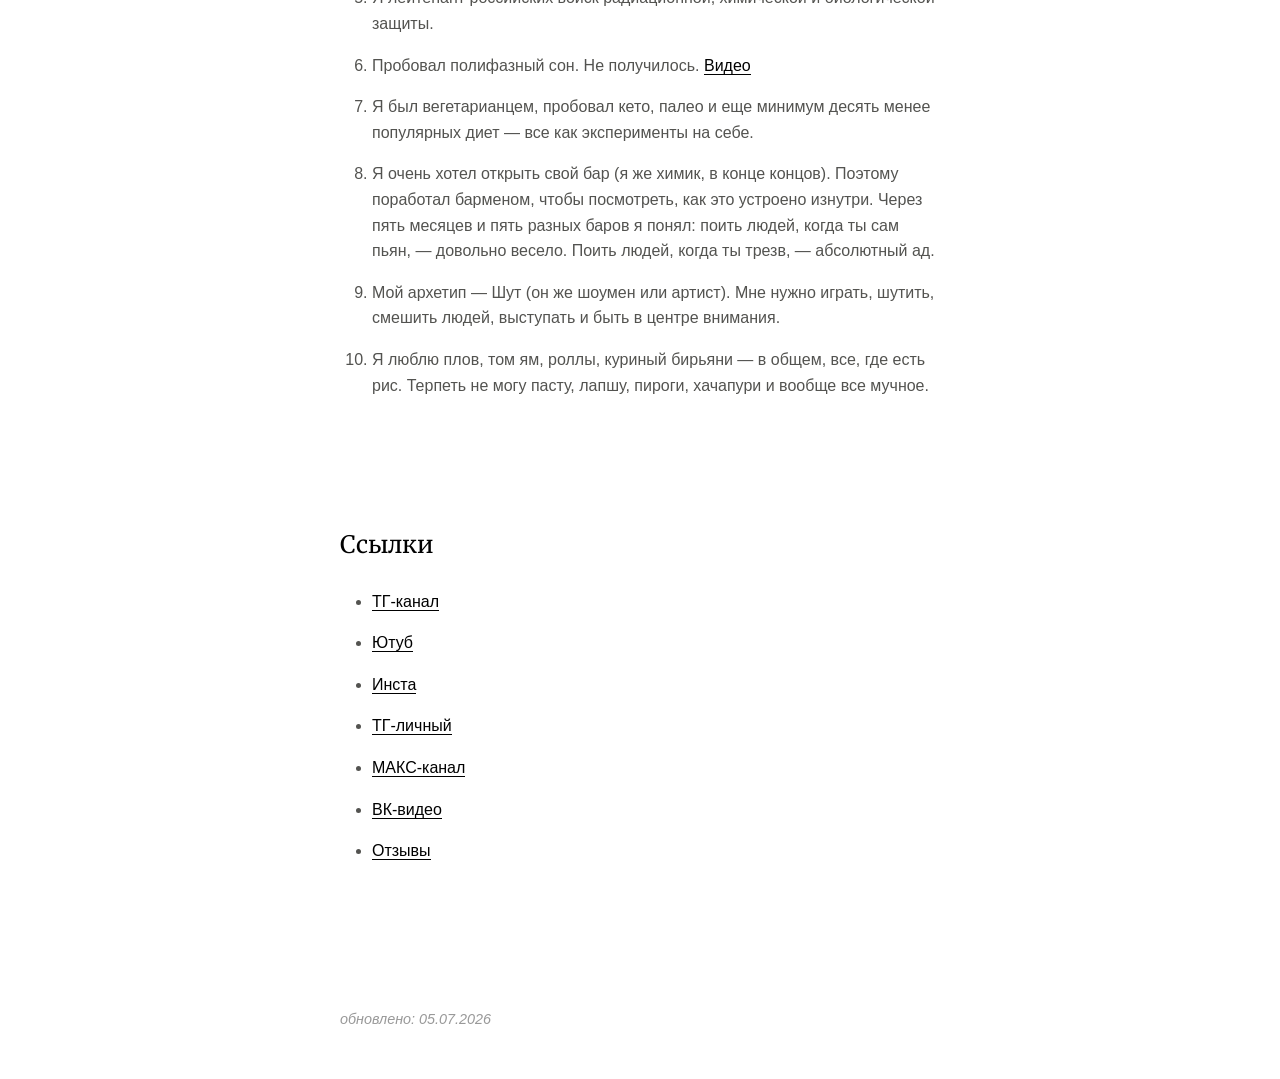
==== commit 686e4145: "Update homepage copy" ====
--- a/index.html
+++ b/index.html
@@ -3,7 +3,7 @@
 <head>
     <meta charset="UTF-8">
     <meta name="viewport" content="width=device-width, initial-scale=1.0">
-    <title>Андрей Королев</title>
+    <title>Андрей Королёв</title>
     <link rel="icon" type="image/x-icon" href="assets/favicon.ico">
     <link rel="stylesheet" href="styles/main.css">
     <link rel="stylesheet" href="https://fonts.googleapis.com/css2?family=Merriweather:wght@400;700&display=swap">
@@ -11,38 +11,32 @@
 <body>
     <main>
         <header>
-            <h1>Андрей Королев</h1>
+            <h1>Андрей Королёв</h1>
         </header>
 
         <section class="profile">
             <div class="profile-image">
-                <img src="assets/profile-photo.jpg" alt="Андрей Королев">
+                <img src="assets/profile-photo.jpg" alt="Андрей Королёв">
             </div>
             <div class="intro">
                 <p><span class="wave">👋</span></p>
-                <p class="greeting">Привет, я Андрей</p>
+                <p class="greeting">Привет, я Андрей!</p>
                 <p class="description">
-                    В испанском финансовом холдинге я отвечаю за <a href="http://Gendalf.ai" target="_blank">Gendalf.ai</a> —
-                    платформу ИИ-агентов, и <a href="https://artificialseed.ai/" target="_blank">Artificialseed.ai</a> —
-                    венчурную студию в сфере ИИ.
+                    🇷🇺 Основатель <a href="https://andreikorolev.com/superhuman/" target="_blank">СУПЕРХЬЮМАН</a> – платформы здоровья, долголетия и продуктивности
                 </p>
             </div>
         </section>
 
         <section class="milestones">
-            <h2>Ключевые вехи моей жизни</h2>
+            <h2>Хайлайты из моей жизни</h2>
             <ul>
-                <li>В 17 лет стал <a href="https://www.chem.msu.ru/rus/olimpiad/russia/2016/welcome.html" target="_blank">победителем</a> Всероссийской олимпиады школьников по химии.</li>
-                <li>В 18 лет выиграл <a href="https://www.chem.msu.ru/rus/olimpiad/olimp2016/welcome.html" target="_blank">золото</a> на Международной химической олимпиаде.</li>
-                <li>В 19 лет запустил первые предпринимательские проекты: первую на факультете <a href="https://vk.com/saltmsu" target="_blank">печатную газету</a> и <a href="https://vk.com/deggsl?from=search" target="_blank">кухню без зала</a> в общежитии.</li>
-                <li>В 20 лет прошел стажировку в <a href="https://www.linkedin.com/in/olegbraginsky/?locale=fr_FR" target="_blank">Braginsky Bureau Business Consulting</a>.</li>
-                <li>В 21 год продолжил заниматься предпринимательством и основал офлайн-агентство проектов <a href="https://vk.com/tsrumsu" target="_blank">«ЦСРУ»</a>.</li>
-                <li>В 22 года выполнил <a href="https://youtu.be/IjFynbPDcb4?si=g3xPrWwC36p513jB" target="_blank">челлендж ко Дню физкультурника</a>: пробежал 100 км, сделал 500 подтягиваний и 1000 отжиманий за 23 часа 56 минут.</li>
-                <li>В 23 года продал свою долю в ИИ-стартапе <a href="https://slai.tech/" target="_blank">Slai</a>, который мы строили 1,5 года, французскому конкуренту.</li>
-                <li>В 24 года окончил МГУ <a href="https://youtu.be/WCBvkqafF70?si=a-GzCpUR3ciFp0Oa" target="_blank">с отличием</a> и полностью сфокусировался на своей <a href="https://t.me/shasschool/7" target="_blank">платформе продуктивности «ШАС»</a>, которая была сайд-проектом с тех пор, как COVID остановил офлайн-проекты.</li>
-                <li>В 25 лет привлек инвестиции, дошел до 50 000+ клиентов и продал платформу азербайджанской IT-компании.</li>
-                <li>В 26 лет пришел в текущую компанию, чтобы возглавить продуктовое развитие <a href="https://gendalf.ai/" target="_blank">Gendalf.ai</a>.</li>
-                <li>В 27 лет запустил <a href="https://artificialseed.ai/" target="_blank">Artificialseed.ai</a>, где отвечаю за продуктовый портфель и стратегию.</li>
+                <li><a href="https://www.chem.msu.ru/rus/olimpiad/russia/2016/welcome.html" target="_blank">Победитель</a> Всероса по химии и <a href="https://www.chem.msu.ru/rus/olimpiad/olimp2016/welcome.html" target="_blank">золото</a> Менделеевской олимпиады (2016)</li>
+                <li><a href="https://youtu.be/IjFynbPDcb4" target="_blank">Выполнил</a> День Физкультуры: ультрамарафон 100 км + 500 раз подтянуться + 1000 раз отжаться за 24 часа (2020)</li>
+                <li><a href="https://youtu.be/WCBvkqafF70" target="_blank">Выпустился</a> из МГУ с красным дипломом, Биохимия (2022)</li>
+                <li>Просветитель по теме личной эффективности (500к просмотров роликов на <a href="https://www.youtube.com/@korolev_sh" target="_blank">ютубе</a>)</li>
+                <li>2017–2023 предпринимал и стартапил, любимые проекты: <a href="https://vk.com/tsrumsu" target="_blank">ЦРУ</a>, <a href="https://slai.tech/" target="_blank">Slai</a>, <a href="https://youtu.be/78sMZXwfweI" target="_blank">#ЩАС</a></li>
+                <li>2024–2026 <a href="https://youtu.be/GdpgRayCPJY" target="_blank">в найме</a> поработал продактом в <a href="https://www.instagram.com/p/C8XmsZDIgUt/?img_index=1" target="_blank">Тинькофф</a>; EIRом в <a href="https://www.artificialseed.io/" target="_blank">Artificialseed</a> (как СЕО юнита <a href="https://www.linkedin.com/company/gendalf/" target="_blank">Gendalf.ai</a>); CRO в <a href="https://scalablesolutions.io/" target="_blank">Scalable</a>.</li>
+                <li>В 2026 вернулся в Россию. Основал СУПЕРХЬЮМАН</li>
             </ul>
         </section>
 
@@ -98,23 +92,18 @@
         <section class="links">
             <h2>Ссылки</h2>
             <ul>
-                <li><a href="https://x.com/andreiikorolev" target="_blank">Twitter (англ.)</a></li>
-                <li><a href="https://www.linkedin.com/in/andreiikorolev/" target="_blank">LinkedIn (англ.)</a></li>
-                <li><a href="http://youtube.com/@shas" target="_blank">YouTube (рус.)</a></li>
-                <li><a href="https://t.me/shasschool" target="_blank">Telegram-канал (рус.)</a></li>
-            </ul>
-        </section>
-
-        <section class="contacts">
-            <h2>Контакты</h2>
-            <ul>
-                <li>Telegram: <a href="https://t.me/dushoot" target="_blank">@dushoot</a></li>
-                <li>Почта: <a href="mailto:andrei.i.korolev@gmail.com">andrei.i.korolev@gmail.com</a></li>
+                <li><a href="https://t.me/korolev_sh" target="_blank">ТГ-канал</a></li>
+                <li><a href="https://youtube.com/@korolev_sh" target="_blank">Ютуб</a></li>
+                <li><a href="https://instagram.com/andrei.i.korolev" target="_blank">Инста</a></li>
+                <li><a href="https://t.me/dushoot" target="_blank">ТГ-личный</a></li>
+                <li><a href="https://max.ru/id742210506507_biz" target="_blank">МАКС-канал</a></li>
+                <li><a href="https://vkvideo.ru/@korolev_sh" target="_blank">ВК-видео</a></li>
+                <li><a href="https://t.me/shasprochty" target="_blank">Отзывы</a></li>
             </ul>
         </section>
 
         <footer class="updated">
-            <p>обновлено: 15.01.2026</p>
+            <p>обновлено: 05.07.2026</p>
         </footer>
     </main>
 </body>
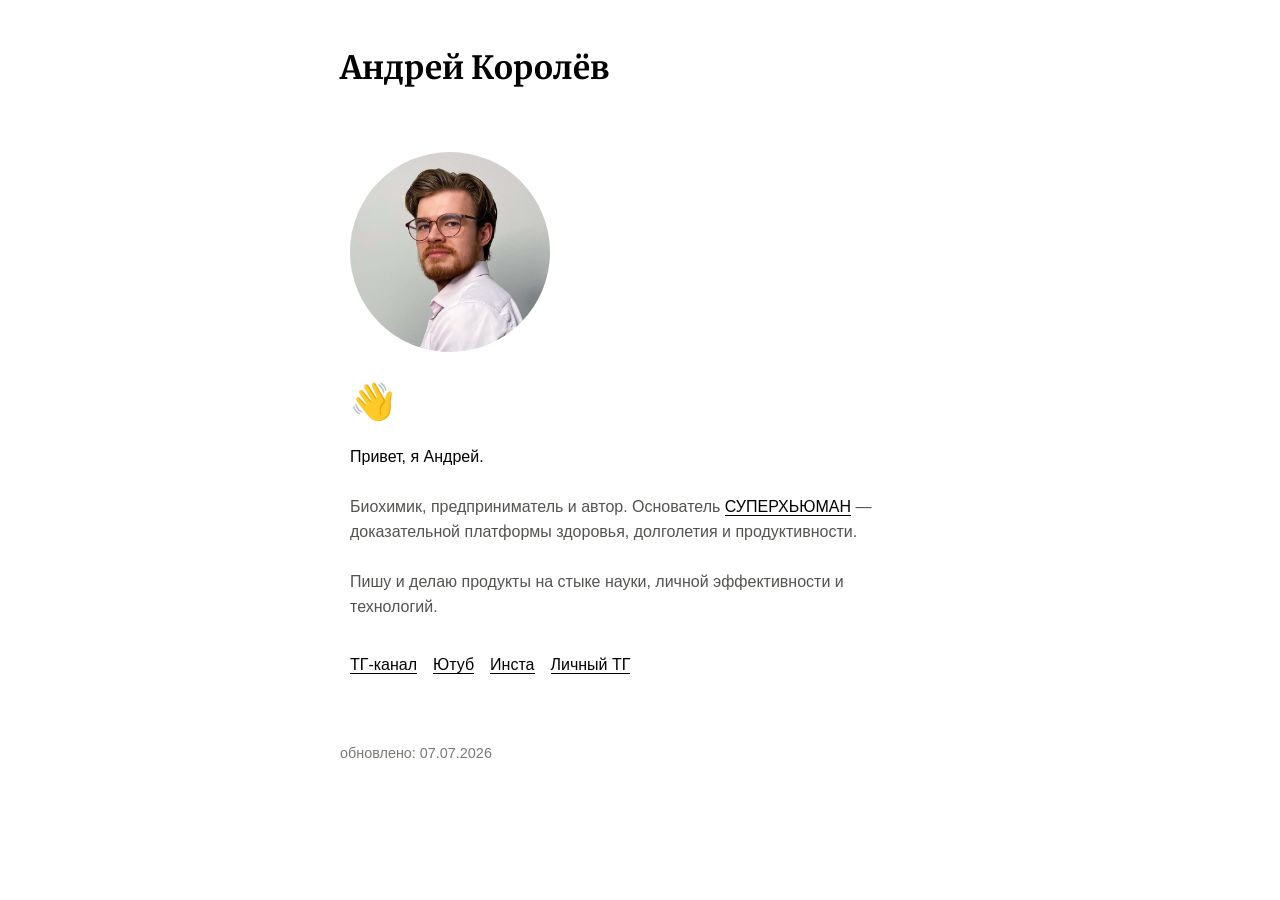
==== commit f24cdb2f: "Keep personal site as a single profile page" ====
--- a/index.html
+++ b/index.html
@@ -9,101 +9,39 @@
     <link rel="stylesheet" href="https://fonts.googleapis.com/css2?family=Merriweather:wght@400;700&display=swap">
 </head>
 <body>
-    <main>
-        <header>
+    <main class="profile-page">
+        <header class="site-header">
             <h1>Андрей Королёв</h1>
         </header>
 
-        <section class="profile">
+        <section class="profile" aria-label="Обо мне">
             <div class="profile-image">
                 <img src="assets/profile-photo.jpg" alt="Андрей Королёв">
             </div>
+
             <div class="intro">
-                <p><span class="wave">👋</span></p>
-                <p class="greeting">Привет, я Андрей!</p>
+                <p class="wave" aria-hidden="true">👋</p>
+                <p class="greeting">Привет, я Андрей.</p>
                 <p class="description">
-                    🇷🇺 Основатель <a href="https://andreikorolev.com/superhuman/" target="_blank">СУПЕРХЬЮМАН</a> – платформы здоровья, долголетия и продуктивности
+                    Биохимик, предприниматель и автор. Основатель
+                    <a href="https://суперхьюман.рф/" target="_blank" rel="noopener noreferrer">СУПЕРХЬЮМАН</a>
+                    — доказательной платформы здоровья, долголетия и продуктивности.
                 </p>
+                <p class="description">
+                    Пишу и делаю продукты на стыке науки, личной эффективности и технологий.
+                </p>
+
+                <ul class="social-links" aria-label="Ссылки">
+                    <li><a href="https://t.me/korolev_sh" target="_blank" rel="noopener noreferrer">ТГ-канал</a></li>
+                    <li><a href="https://youtube.com/@korolev_sh" target="_blank" rel="noopener noreferrer">Ютуб</a></li>
+                    <li><a href="https://instagram.com/andrei.i.korolev" target="_blank" rel="noopener noreferrer">Инста</a></li>
+                    <li><a href="https://t.me/dushoot" target="_blank" rel="noopener noreferrer">Личный ТГ</a></li>
+                </ul>
             </div>
         </section>
 
-        <section class="milestones">
-            <h2>Хайлайты из моей жизни</h2>
-            <ul>
-                <li><a href="https://www.chem.msu.ru/rus/olimpiad/russia/2016/welcome.html" target="_blank">Победитель</a> Всероса по химии и <a href="https://www.chem.msu.ru/rus/olimpiad/olimp2016/welcome.html" target="_blank">золото</a> Менделеевской олимпиады (2016)</li>
-                <li><a href="https://youtu.be/IjFynbPDcb4" target="_blank">Выполнил</a> День Физкультуры: ультрамарафон 100 км + 500 раз подтянуться + 1000 раз отжаться за 24 часа (2020)</li>
-                <li><a href="https://youtu.be/WCBvkqafF70" target="_blank">Выпустился</a> из МГУ с красным дипломом, Биохимия (2022)</li>
-                <li>Просветитель по теме личной эффективности (500к просмотров роликов на <a href="https://www.youtube.com/@korolev_sh" target="_blank">ютубе</a>)</li>
-                <li>2017–2023 предпринимал и стартапил, любимые проекты: <a href="https://vk.com/tsrumsu" target="_blank">ЦРУ</a>, <a href="https://slai.tech/" target="_blank">Slai</a>, <a href="https://youtu.be/78sMZXwfweI" target="_blank">#ЩАС</a></li>
-                <li>2024–2026 <a href="https://youtu.be/GdpgRayCPJY" target="_blank">в найме</a> поработал продактом в <a href="https://www.instagram.com/p/C8XmsZDIgUt/?img_index=1" target="_blank">Тинькофф</a>; EIRом в <a href="https://www.artificialseed.io/" target="_blank">Artificialseed</a> (как СЕО юнита <a href="https://www.linkedin.com/company/gendalf/" target="_blank">Gendalf.ai</a>); CRO в <a href="https://scalablesolutions.io/" target="_blank">Scalable</a>.</li>
-                <li>В 2026 вернулся в Россию. Основал СУПЕРХЬЮМАН</li>
-            </ul>
-        </section>
-
-        <!-- <section class="timeline">
-            <h2>Ключевые вехи моей жизни</h2>
-            <div class="timeline-item">
-                <div class="year">2024 -</div>
-                <div class="logo">
-                    <img src="assets/gendalf-logo.png" alt="Логотип Gendalf.ai">
-                </div>
-                <div class="description">
-                    Присоединился к хедж-фонду как EIR (Entrepreneur In Residence), чтобы возглавить <a href="http://Gendalf.ai" target="_blank">Gendalf.ai</a>.
-                </div>
-            </div>
-
-            <div class="timeline-item">
-                <div class="year">2024 - 2024</div>
-                <div class="logo">
-                    <img src="assets/tinkoff-logo.png" alt="Логотип Tinkoff">
-                </div>
-                <div class="description">
-                    Решил для разнообразия попробовать корпоративную жизнь. Пришел в <a href="https://tinkoff.ru" target="_blank">Tinkoff</a> продуктовым менеджером. Быстро понял, что корпоративная жизнь не для меня (возможно, потому что я еще не был на C-level), и ушел.
-                </div>
-            </div>
-
-            <div class="timeline-item">
-                <div class="year">2020 - 2024</div>
-                <div class="logo">
-                    <img src="assets/shas-logo.png" alt="Логотип ШАС">
-                </div>
-                <div class="description">
-                    бла-бла-бла какой-то текст, допишу его, пока напишу это
-                </div>
-            </div>
-        </section> -->
-
-        <section class="facts">
-            <h2>Десять случайных фактов обо мне</h2>
-            <ol>
-                <li>В детстве у меня было ожирение второй степени.</li>
-                <li>Однажды я похудел на 20 кг за три месяца, чтобы впечатлить девушку, которая мне нравилась.</li>
-                <li>Во время учебы в университете я был единственным студентом со всего химического факультета, которого приглашали в деканат — не из-за проблем, а чтобы помогать с проектами.</li>
-                <li>Люблю играть в Civ5 и Dota.</li>
-                <li>Я лейтенант российских войск радиационной, химической и биологической защиты.</li>
-                <li>Пробовал полифазный сон. Не получилось. <a href="https://youtu.be/2bh5bkZ1n6g" target="_blank">Видео</a></li>
-                <li>Я был вегетарианцем, пробовал кето, палео и еще минимум десять менее популярных диет — все как эксперименты на себе.</li>
-                <li>Я очень хотел открыть свой бар (я же химик, в конце концов). Поэтому поработал барменом, чтобы посмотреть, как это устроено изнутри. Через пять месяцев и пять разных баров я понял: поить людей, когда ты сам пьян, — довольно весело. Поить людей, когда ты трезв, — абсолютный ад.</li>
-                <li>Мой архетип — Шут (он же шоумен или артист). Мне нужно играть, шутить, смешить людей, выступать и быть в центре внимания.</li>
-                <li>Я люблю плов, том ям, роллы, куриный бирьяни — в общем, все, где есть рис. Терпеть не могу пасту, лапшу, пироги, хачапури и вообще все мучное.</li>
-            </ol>
-        </section>
-
-        <section class="links">
-            <h2>Ссылки</h2>
-            <ul>
-                <li><a href="https://t.me/korolev_sh" target="_blank">ТГ-канал</a></li>
-                <li><a href="https://youtube.com/@korolev_sh" target="_blank">Ютуб</a></li>
-                <li><a href="https://instagram.com/andrei.i.korolev" target="_blank">Инста</a></li>
-                <li><a href="https://t.me/dushoot" target="_blank">ТГ-личный</a></li>
-                <li><a href="https://max.ru/id742210506507_biz" target="_blank">МАКС-канал</a></li>
-                <li><a href="https://vkvideo.ru/@korolev_sh" target="_blank">ВК-видео</a></li>
-                <li><a href="https://t.me/shasprochty" target="_blank">Отзывы</a></li>
-            </ul>
-        </section>
-
         <footer class="updated">
-            <p>обновлено: 05.07.2026</p>
+            <p>обновлено: 07.07.2026</p>
         </footer>
     </main>
 </body>
--- a/styles/main.css
+++ b/styles/main.css
@@ -1,104 +1,122 @@
-/* Сброс и базовые стили */
 * {
-    margin: 0;
-    padding: 0;
     box-sizing: border-box;
 }
 
+html,
 body {
-    font-family: -apple-system, BlinkMacSystemFont, "Segoe UI", Roboto, Helvetica, Arial, sans-serif;
-    font-weight: 400;
-    line-height: 1.6;
-    color: #535350;
-    background-color: white;
+    margin: 0;
+    min-height: 100%;
+}
+
+body {
+    min-height: 100vh;
     padding: 1rem 1.5rem;
     display: flex;
-    flex-direction: column;
-    align-items: center;
+    justify-content: center;
+    background: #fff;
+    color: #535350;
+    font-family: -apple-system, BlinkMacSystemFont, "Segoe UI", Roboto, Helvetica, Arial, sans-serif;
+    font-size: 16px;
+    line-height: 1.6;
 }
 
-main {
-    max-width: 600px;
+.profile-page {
+    width: min(100%, 600px);
     display: flex;
     flex-direction: column;
     align-items: flex-start;
 }
 
-/* Типографика */
-h1, h2 {
-    font-family: "Merriweather", Georgia, serif;
-    color: black;
-    margin-bottom: 1.5rem;
+.site-header {
+    width: 100%;
+    margin: 2rem 0 4rem;
 }
 
 h1 {
+    margin: 0;
+    color: #000;
+    font-family: "Merriweather", Georgia, serif;
     font-size: 2rem;
-    text-align: left;
     font-weight: 700;
+    line-height: 1.25;
 }
 
-h2 {
-    font-size: 1.5rem;
-    margin-top: 3rem;
-    font-weight: 400;
-}
-
-/* Шапка */
-header {
-    margin: 2rem 0 4rem;
-    display: flex;
-    justify-content: flex-start;
-    align-self: flex-start;
-    width: 100%;
-}
-
-/* Профиль */
 .profile {
     display: flex;
     flex-direction: column;
     align-items: flex-start;
     gap: 2rem;
-    margin-bottom: 4rem;
     padding-left: 10px;
 }
 
 .profile-image {
     width: 200px;
     height: 200px;
+    overflow: hidden;
     border-radius: 50%;
-    overflow: hidden;
-    align-self: flex-start;
 }
 
 .profile-image img {
     width: 100%;
     height: 100%;
+    display: block;
     object-fit: cover;
 }
 
 .intro {
-    text-align: left;
-    padding: 0;
-}
-
-.intro p {
-    margin-bottom: 1.5rem;
-}
-
-.intro .greeting {
-    margin-bottom: 2rem;
-}
-
-.intro .description {
-    margin-bottom: 0;
+    max-width: 560px;
 }
 
 .wave {
+    margin: 0 0 1.5rem;
+    display: inline-block;
     font-size: 2.25rem;
-    display: inline-block;
+    line-height: 1;
+    transform-origin: 70% 70%;
     animation: wave 2.5s infinite;
-    transform-origin: 70% 70%;
-    margin-bottom: 1rem;
+}
+
+.greeting,
+.description {
+    margin: 0 0 1.5rem;
+}
+
+.greeting {
+    color: #000;
+}
+
+a {
+    color: #000;
+    text-decoration: none;
+    border-bottom: 1px solid currentColor;
+    transition: opacity 0.2s ease;
+}
+
+a:hover {
+    opacity: 0.7;
+}
+
+.social-links {
+    margin: 2rem 0 0;
+    padding: 0;
+    display: flex;
+    flex-wrap: wrap;
+    gap: 0.75rem 1rem;
+    list-style: none;
+}
+
+.social-links li {
+    margin: 0;
+}
+
+.updated {
+    margin: 4rem 0 1.5rem;
+    color: #7a7973;
+    font-size: 0.9rem;
+}
+
+.updated p {
+    margin: 0;
 }
 
 @keyframes wave {
@@ -112,107 +130,16 @@
     100% { transform: rotate(0deg); }
 }
 
-/* Списки */
-ul, ol {
-    padding-left: 2rem;
-    margin-bottom: 1rem;
-}
-
-li {
-    margin-bottom: 1rem;
-}
-
-/* Ссылки */
-a {
-    color: #000;
-    text-decoration: none;
-    border-bottom: 1px solid #000;
-    transition: opacity 0.2s ease;
-}
-
-a:hover {
-    opacity: 0.7;
-}
-
-/* Секции */
-section {
-    margin-bottom: 4rem;
-}
-
-/* Таймлайн */
-.timeline {
-    margin: 2rem 0 4rem;
-}
-
-.timeline-item {
-    display: grid;
-    grid-template-columns: 20% 10% 70%;
-    gap: 0.75rem;
-    margin-bottom: 1.5rem;
-    line-height: 1.4;
-}
-
-.timeline-item .year {
-    color: #999;
-    font-family: -apple-system, BlinkMacSystemFont, "Segoe UI", Roboto, Helvetica, Arial, sans-serif;
-    font-size: 0.95rem;
-    padding-top: 0.2rem;
-    white-space: nowrap;
-}
-
-.timeline-item .logo {
-    width: 35px;
-    height: 35px;
-    display: flex;
-    align-items: center;
-    justify-content: center;
-}
-
-.timeline-item .logo img {
-    width: 100%;
-    height: 100%;
-    object-fit: contain;
-}
-
-.timeline-item .description {
-    font-size: 0.95rem;
-    color: #535350;
-    padding-top: 0.2rem;
-}
-
-.timeline-item a {
-    color: #000;
-    border-bottom: 1px solid #000;
-}
-
-.timeline-item a:hover {
-    opacity: 0.7;
-    text-decoration: none;
-}
-
-@media (max-width: 500px) {
-    .timeline-item {
-        grid-template-columns: 15% 10% 70%;
-        gap: 20px;
+@media (max-width: 520px) {
+    body {
+        padding: 1rem 1.25rem;
     }
 
-    .timeline-item .year {
-        white-space: normal;
-        font-size: 0.9rem;
+    .site-header {
+        margin-bottom: 3rem;
+    }
+
+    .profile {
+        padding-left: 0;
     }
 }
-
-/* Дата обновления */
-.updated {
-    margin-top: 4rem;
-    margin-bottom: 2rem;
-    text-align: left;
-    width: 100%;
-}
-
-.updated p {
-    color: #999;
-    font-style: italic;
-    font-size: 0.9rem;
-    margin: 0;
-}
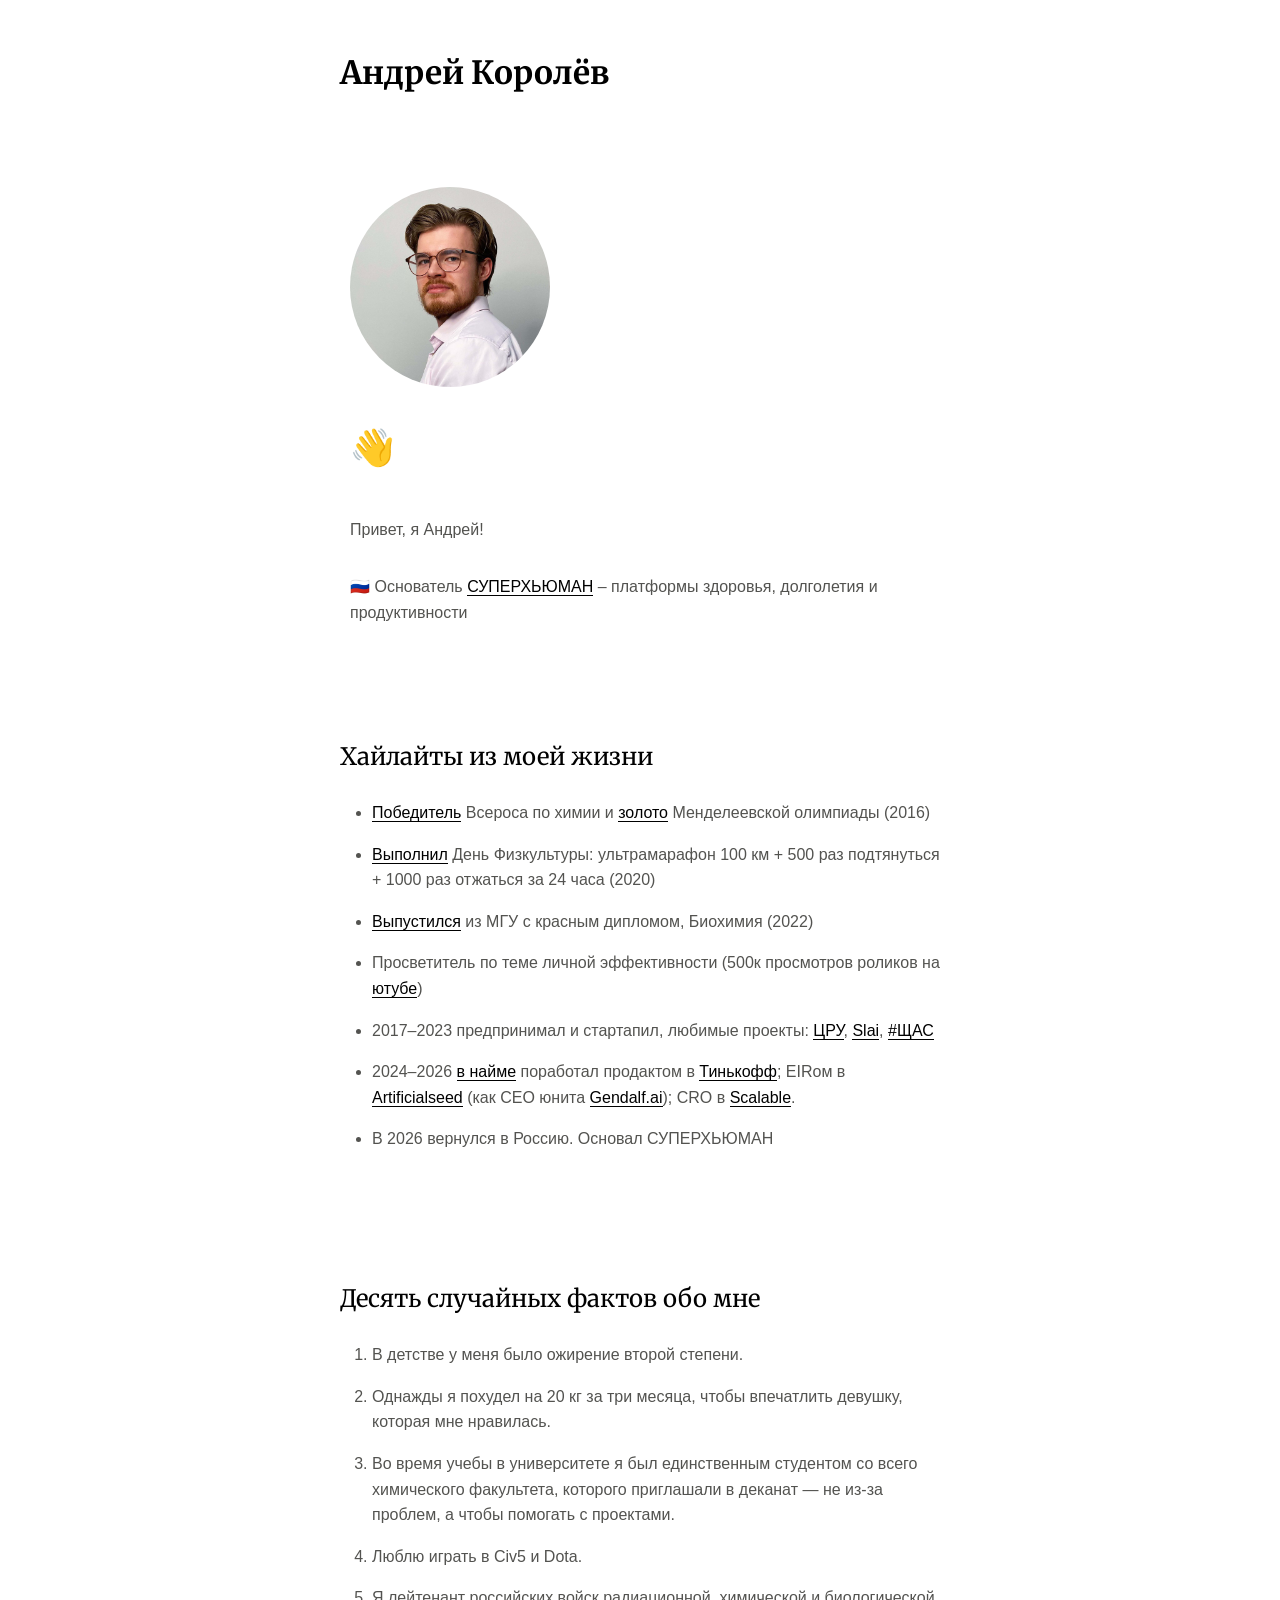
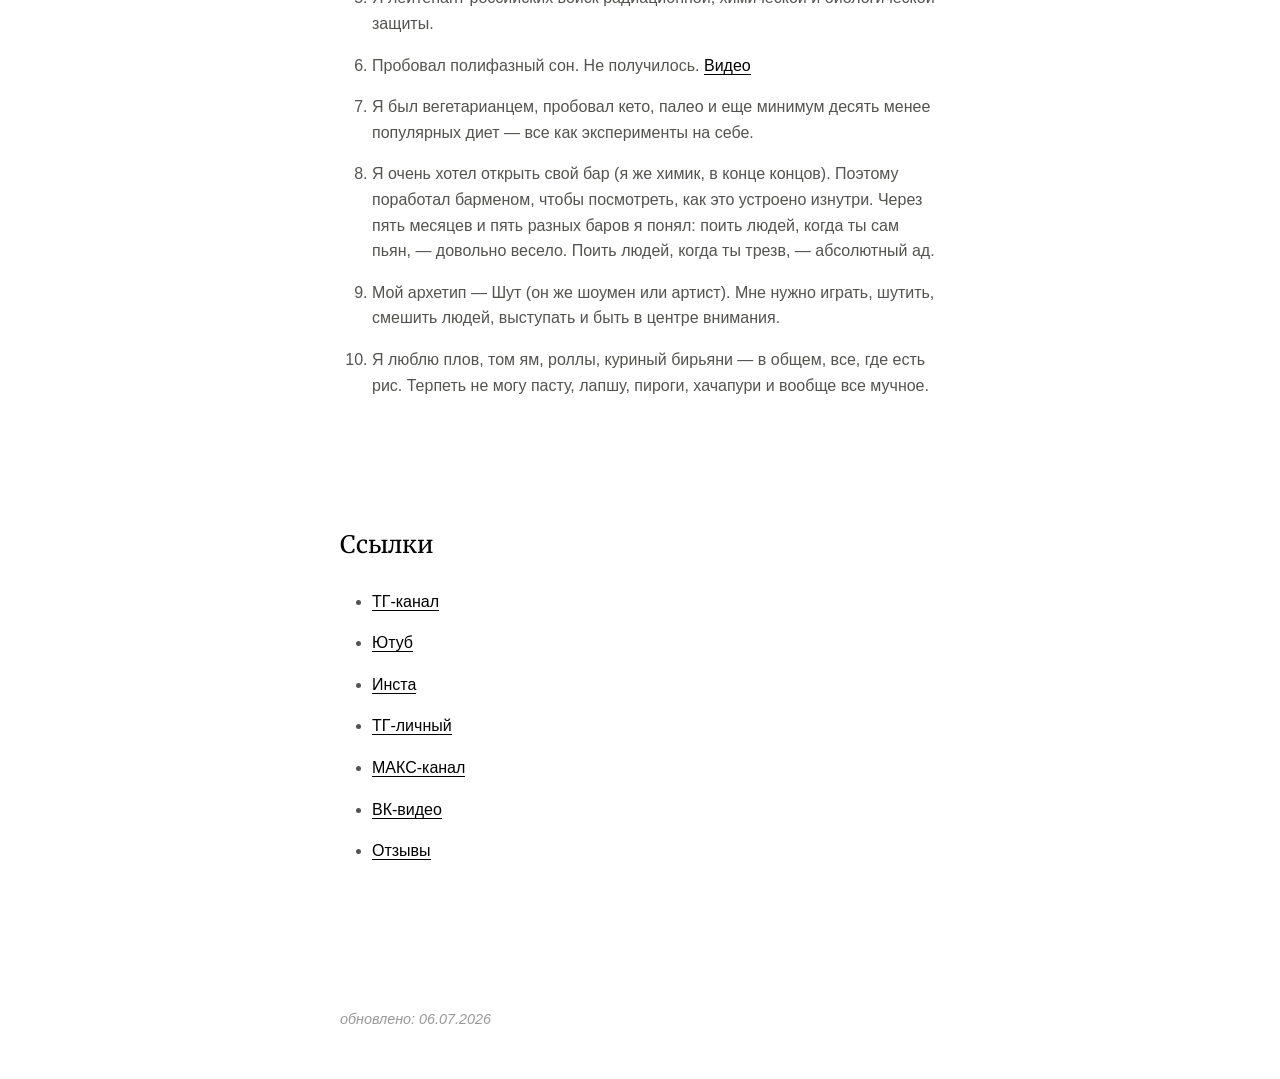
==== commit e4843ab5: "Restore original personal homepage content" ====
--- a/index.html
+++ b/index.html
@@ -9,39 +9,101 @@
     <link rel="stylesheet" href="https://fonts.googleapis.com/css2?family=Merriweather:wght@400;700&display=swap">
 </head>
 <body>
-    <main class="profile-page">
-        <header class="site-header">
+    <main>
+        <header>
             <h1>Андрей Королёв</h1>
         </header>
 
-        <section class="profile" aria-label="Обо мне">
+        <section class="profile">
             <div class="profile-image">
                 <img src="assets/profile-photo.jpg" alt="Андрей Королёв">
             </div>
-
             <div class="intro">
-                <p class="wave" aria-hidden="true">👋</p>
-                <p class="greeting">Привет, я Андрей.</p>
+                <p><span class="wave">👋</span></p>
+                <p class="greeting">Привет, я Андрей!</p>
                 <p class="description">
-                    Биохимик, предприниматель и автор. Основатель
-                    <a href="https://суперхьюман.рф/" target="_blank" rel="noopener noreferrer">СУПЕРХЬЮМАН</a>
-                    — доказательной платформы здоровья, долголетия и продуктивности.
+                    🇷🇺 Основатель <a href="https://andreikorolev.com/superhuman/" target="_blank">СУПЕРХЬЮМАН</a> – платформы здоровья, долголетия и продуктивности
                 </p>
-                <p class="description">
-                    Пишу и делаю продукты на стыке науки, личной эффективности и технологий.
-                </p>
-
-                <ul class="social-links" aria-label="Ссылки">
-                    <li><a href="https://t.me/korolev_sh" target="_blank" rel="noopener noreferrer">ТГ-канал</a></li>
-                    <li><a href="https://youtube.com/@korolev_sh" target="_blank" rel="noopener noreferrer">Ютуб</a></li>
-                    <li><a href="https://instagram.com/andrei.i.korolev" target="_blank" rel="noopener noreferrer">Инста</a></li>
-                    <li><a href="https://t.me/dushoot" target="_blank" rel="noopener noreferrer">Личный ТГ</a></li>
-                </ul>
             </div>
         </section>
 
+        <section class="milestones">
+            <h2>Хайлайты из моей жизни</h2>
+            <ul>
+                <li><a href="https://www.chem.msu.ru/rus/olimpiad/russia/2016/welcome.html" target="_blank">Победитель</a> Всероса по химии и <a href="https://www.chem.msu.ru/rus/olimpiad/olimp2016/welcome.html" target="_blank">золото</a> Менделеевской олимпиады (2016)</li>
+                <li><a href="https://youtu.be/IjFynbPDcb4" target="_blank">Выполнил</a> День Физкультуры: ультрамарафон 100 км + 500 раз подтянуться + 1000 раз отжаться за 24 часа (2020)</li>
+                <li><a href="https://youtu.be/WCBvkqafF70" target="_blank">Выпустился</a> из МГУ с красным дипломом, Биохимия (2022)</li>
+                <li>Просветитель по теме личной эффективности (500к просмотров роликов на <a href="https://www.youtube.com/@korolev_sh" target="_blank">ютубе</a>)</li>
+                <li>2017–2023 предпринимал и стартапил, любимые проекты: <a href="https://vk.com/tsrumsu" target="_blank">ЦРУ</a>, <a href="https://slai.tech/" target="_blank">Slai</a>, <a href="https://youtu.be/78sMZXwfweI" target="_blank">#ЩАС</a></li>
+                <li>2024–2026 <a href="https://youtu.be/GdpgRayCPJY" target="_blank">в найме</a> поработал продактом в <a href="https://www.instagram.com/p/C8XmsZDIgUt/?img_index=1" target="_blank">Тинькофф</a>; EIRом в <a href="https://www.artificialseed.io/" target="_blank">Artificialseed</a> (как СЕО юнита <a href="https://www.linkedin.com/company/gendalf/" target="_blank">Gendalf.ai</a>); CRO в <a href="https://scalablesolutions.io/" target="_blank">Scalable</a>.</li>
+                <li>В 2026 вернулся в Россию. Основал СУПЕРХЬЮМАН</li>
+            </ul>
+        </section>
+
+        <!-- <section class="timeline">
+            <h2>Ключевые вехи моей жизни</h2>
+            <div class="timeline-item">
+                <div class="year">2024 -</div>
+                <div class="logo">
+                    <img src="assets/gendalf-logo.png" alt="Логотип Gendalf.ai">
+                </div>
+                <div class="description">
+                    Присоединился к хедж-фонду как EIR (Entrepreneur In Residence), чтобы возглавить <a href="http://Gendalf.ai" target="_blank">Gendalf.ai</a>.
+                </div>
+            </div>
+
+            <div class="timeline-item">
+                <div class="year">2024 - 2024</div>
+                <div class="logo">
+                    <img src="assets/tinkoff-logo.png" alt="Логотип Tinkoff">
+                </div>
+                <div class="description">
+                    Решил для разнообразия попробовать корпоративную жизнь. Пришел в <a href="https://tinkoff.ru" target="_blank">Tinkoff</a> продуктовым менеджером. Быстро понял, что корпоративная жизнь не для меня (возможно, потому что я еще не был на C-level), и ушел.
+                </div>
+            </div>
+
+            <div class="timeline-item">
+                <div class="year">2020 - 2024</div>
+                <div class="logo">
+                    <img src="assets/shas-logo.png" alt="Логотип ШАС">
+                </div>
+                <div class="description">
+                    бла-бла-бла какой-то текст, допишу его, пока напишу это
+                </div>
+            </div>
+        </section> -->
+
+        <section class="facts">
+            <h2>Десять случайных фактов обо мне</h2>
+            <ol>
+                <li>В детстве у меня было ожирение второй степени.</li>
+                <li>Однажды я похудел на 20 кг за три месяца, чтобы впечатлить девушку, которая мне нравилась.</li>
+                <li>Во время учебы в университете я был единственным студентом со всего химического факультета, которого приглашали в деканат — не из-за проблем, а чтобы помогать с проектами.</li>
+                <li>Люблю играть в Civ5 и Dota.</li>
+                <li>Я лейтенант российских войск радиационной, химической и биологической защиты.</li>
+                <li>Пробовал полифазный сон. Не получилось. <a href="https://youtu.be/2bh5bkZ1n6g" target="_blank">Видео</a></li>
+                <li>Я был вегетарианцем, пробовал кето, палео и еще минимум десять менее популярных диет — все как эксперименты на себе.</li>
+                <li>Я очень хотел открыть свой бар (я же химик, в конце концов). Поэтому поработал барменом, чтобы посмотреть, как это устроено изнутри. Через пять месяцев и пять разных баров я понял: поить людей, когда ты сам пьян, — довольно весело. Поить людей, когда ты трезв, — абсолютный ад.</li>
+                <li>Мой архетип — Шут (он же шоумен или артист). Мне нужно играть, шутить, смешить людей, выступать и быть в центре внимания.</li>
+                <li>Я люблю плов, том ям, роллы, куриный бирьяни — в общем, все, где есть рис. Терпеть не могу пасту, лапшу, пироги, хачапури и вообще все мучное.</li>
+            </ol>
+        </section>
+
+        <section class="links">
+            <h2>Ссылки</h2>
+            <ul>
+                <li><a href="https://t.me/korolev_sh" target="_blank">ТГ-канал</a></li>
+                <li><a href="https://youtube.com/@korolev_sh" target="_blank">Ютуб</a></li>
+                <li><a href="https://instagram.com/andrei.i.korolev" target="_blank">Инста</a></li>
+                <li><a href="https://t.me/dushoot" target="_blank">ТГ-личный</a></li>
+                <li><a href="https://max.ru/id742210506507_biz" target="_blank">МАКС-канал</a></li>
+                <li><a href="https://vkvideo.ru/@korolev_sh" target="_blank">ВК-видео</a></li>
+                <li><a href="https://t.me/shasprochty" target="_blank">Отзывы</a></li>
+            </ul>
+        </section>
+
         <footer class="updated">
-            <p>обновлено: 07.07.2026</p>
+            <p>обновлено: 06.07.2026</p>
         </footer>
     </main>
 </body>
--- a/styles/main.css
+++ b/styles/main.css
@@ -1,122 +1,104 @@
+/* Сброс и базовые стили */
 * {
+    margin: 0;
+    padding: 0;
     box-sizing: border-box;
 }
 
-html,
 body {
-    margin: 0;
-    min-height: 100%;
-}
-
-body {
-    min-height: 100vh;
+    font-family: -apple-system, BlinkMacSystemFont, "Segoe UI", Roboto, Helvetica, Arial, sans-serif;
+    font-weight: 400;
+    line-height: 1.6;
+    color: #535350;
+    background-color: white;
     padding: 1rem 1.5rem;
     display: flex;
-    justify-content: center;
-    background: #fff;
-    color: #535350;
-    font-family: -apple-system, BlinkMacSystemFont, "Segoe UI", Roboto, Helvetica, Arial, sans-serif;
-    font-size: 16px;
-    line-height: 1.6;
-}
-
-.profile-page {
-    width: min(100%, 600px);
+    flex-direction: column;
+    align-items: center;
+}
+
+main {
+    max-width: 600px;
     display: flex;
     flex-direction: column;
     align-items: flex-start;
 }
 
-.site-header {
-    width: 100%;
+/* Типографика */
+h1, h2 {
+    font-family: "Merriweather", Georgia, serif;
+    color: black;
+    margin-bottom: 1.5rem;
+}
+
+h1 {
+    font-size: 2rem;
+    text-align: left;
+    font-weight: 700;
+}
+
+h2 {
+    font-size: 1.5rem;
+    margin-top: 3rem;
+    font-weight: 400;
+}
+
+/* Шапка */
+header {
     margin: 2rem 0 4rem;
-}
-
-h1 {
-    margin: 0;
-    color: #000;
-    font-family: "Merriweather", Georgia, serif;
-    font-size: 2rem;
-    font-weight: 700;
-    line-height: 1.25;
-}
-
+    display: flex;
+    justify-content: flex-start;
+    align-self: flex-start;
+    width: 100%;
+}
+
+/* Профиль */
 .profile {
     display: flex;
     flex-direction: column;
     align-items: flex-start;
     gap: 2rem;
+    margin-bottom: 4rem;
     padding-left: 10px;
 }
 
 .profile-image {
     width: 200px;
     height: 200px;
+    border-radius: 50%;
     overflow: hidden;
-    border-radius: 50%;
+    align-self: flex-start;
 }
 
 .profile-image img {
     width: 100%;
     height: 100%;
-    display: block;
     object-fit: cover;
 }
 
 .intro {
-    max-width: 560px;
+    text-align: left;
+    padding: 0;
+}
+
+.intro p {
+    margin-bottom: 1.5rem;
+}
+
+.intro .greeting {
+    margin-bottom: 2rem;
+}
+
+.intro .description {
+    margin-bottom: 0;
 }
 
 .wave {
-    margin: 0 0 1.5rem;
+    font-size: 2.25rem;
     display: inline-block;
-    font-size: 2.25rem;
-    line-height: 1;
+    animation: wave 2.5s infinite;
     transform-origin: 70% 70%;
-    animation: wave 2.5s infinite;
-}
-
-.greeting,
-.description {
-    margin: 0 0 1.5rem;
-}
-
-.greeting {
-    color: #000;
-}
-
-a {
-    color: #000;
-    text-decoration: none;
-    border-bottom: 1px solid currentColor;
-    transition: opacity 0.2s ease;
-}
-
-a:hover {
-    opacity: 0.7;
-}
-
-.social-links {
-    margin: 2rem 0 0;
-    padding: 0;
-    display: flex;
-    flex-wrap: wrap;
-    gap: 0.75rem 1rem;
-    list-style: none;
-}
-
-.social-links li {
-    margin: 0;
-}
-
-.updated {
-    margin: 4rem 0 1.5rem;
-    color: #7a7973;
-    font-size: 0.9rem;
-}
-
-.updated p {
-    margin: 0;
+    margin-bottom: 1rem;
 }
 
 @keyframes wave {
@@ -130,16 +112,107 @@
     100% { transform: rotate(0deg); }
 }
 
-@media (max-width: 520px) {
-    body {
-        padding: 1rem 1.25rem;
+/* Списки */
+ul, ol {
+    padding-left: 2rem;
+    margin-bottom: 1rem;
+}
+
+li {
+    margin-bottom: 1rem;
+}
+
+/* Ссылки */
+a {
+    color: #000;
+    text-decoration: none;
+    border-bottom: 1px solid #000;
+    transition: opacity 0.2s ease;
+}
+
+a:hover {
+    opacity: 0.7;
+}
+
+/* Секции */
+section {
+    margin-bottom: 4rem;
+}
+
+/* Таймлайн */
+.timeline {
+    margin: 2rem 0 4rem;
+}
+
+.timeline-item {
+    display: grid;
+    grid-template-columns: 20% 10% 70%;
+    gap: 0.75rem;
+    margin-bottom: 1.5rem;
+    line-height: 1.4;
+}
+
+.timeline-item .year {
+    color: #999;
+    font-family: -apple-system, BlinkMacSystemFont, "Segoe UI", Roboto, Helvetica, Arial, sans-serif;
+    font-size: 0.95rem;
+    padding-top: 0.2rem;
+    white-space: nowrap;
+}
+
+.timeline-item .logo {
+    width: 35px;
+    height: 35px;
+    display: flex;
+    align-items: center;
+    justify-content: center;
+}
+
+.timeline-item .logo img {
+    width: 100%;
+    height: 100%;
+    object-fit: contain;
+}
+
+.timeline-item .description {
+    font-size: 0.95rem;
+    color: #535350;
+    padding-top: 0.2rem;
+}
+
+.timeline-item a {
+    color: #000;
+    border-bottom: 1px solid #000;
+}
+
+.timeline-item a:hover {
+    opacity: 0.7;
+    text-decoration: none;
+}
+
+@media (max-width: 500px) {
+    .timeline-item {
+        grid-template-columns: 15% 10% 70%;
+        gap: 20px;
     }
 
-    .site-header {
-        margin-bottom: 3rem;
+    .timeline-item .year {
+        white-space: normal;
+        font-size: 0.9rem;
     }
-
-    .profile {
-        padding-left: 0;
-    }
-}
+}
+
+/* Дата обновления */
+.updated {
+    margin-top: 4rem;
+    margin-bottom: 2rem;
+    text-align: left;
+    width: 100%;
+}
+
+.updated p {
+    color: #999;
+    font-style: italic;
+    font-size: 0.9rem;
+    margin: 0;
+}
